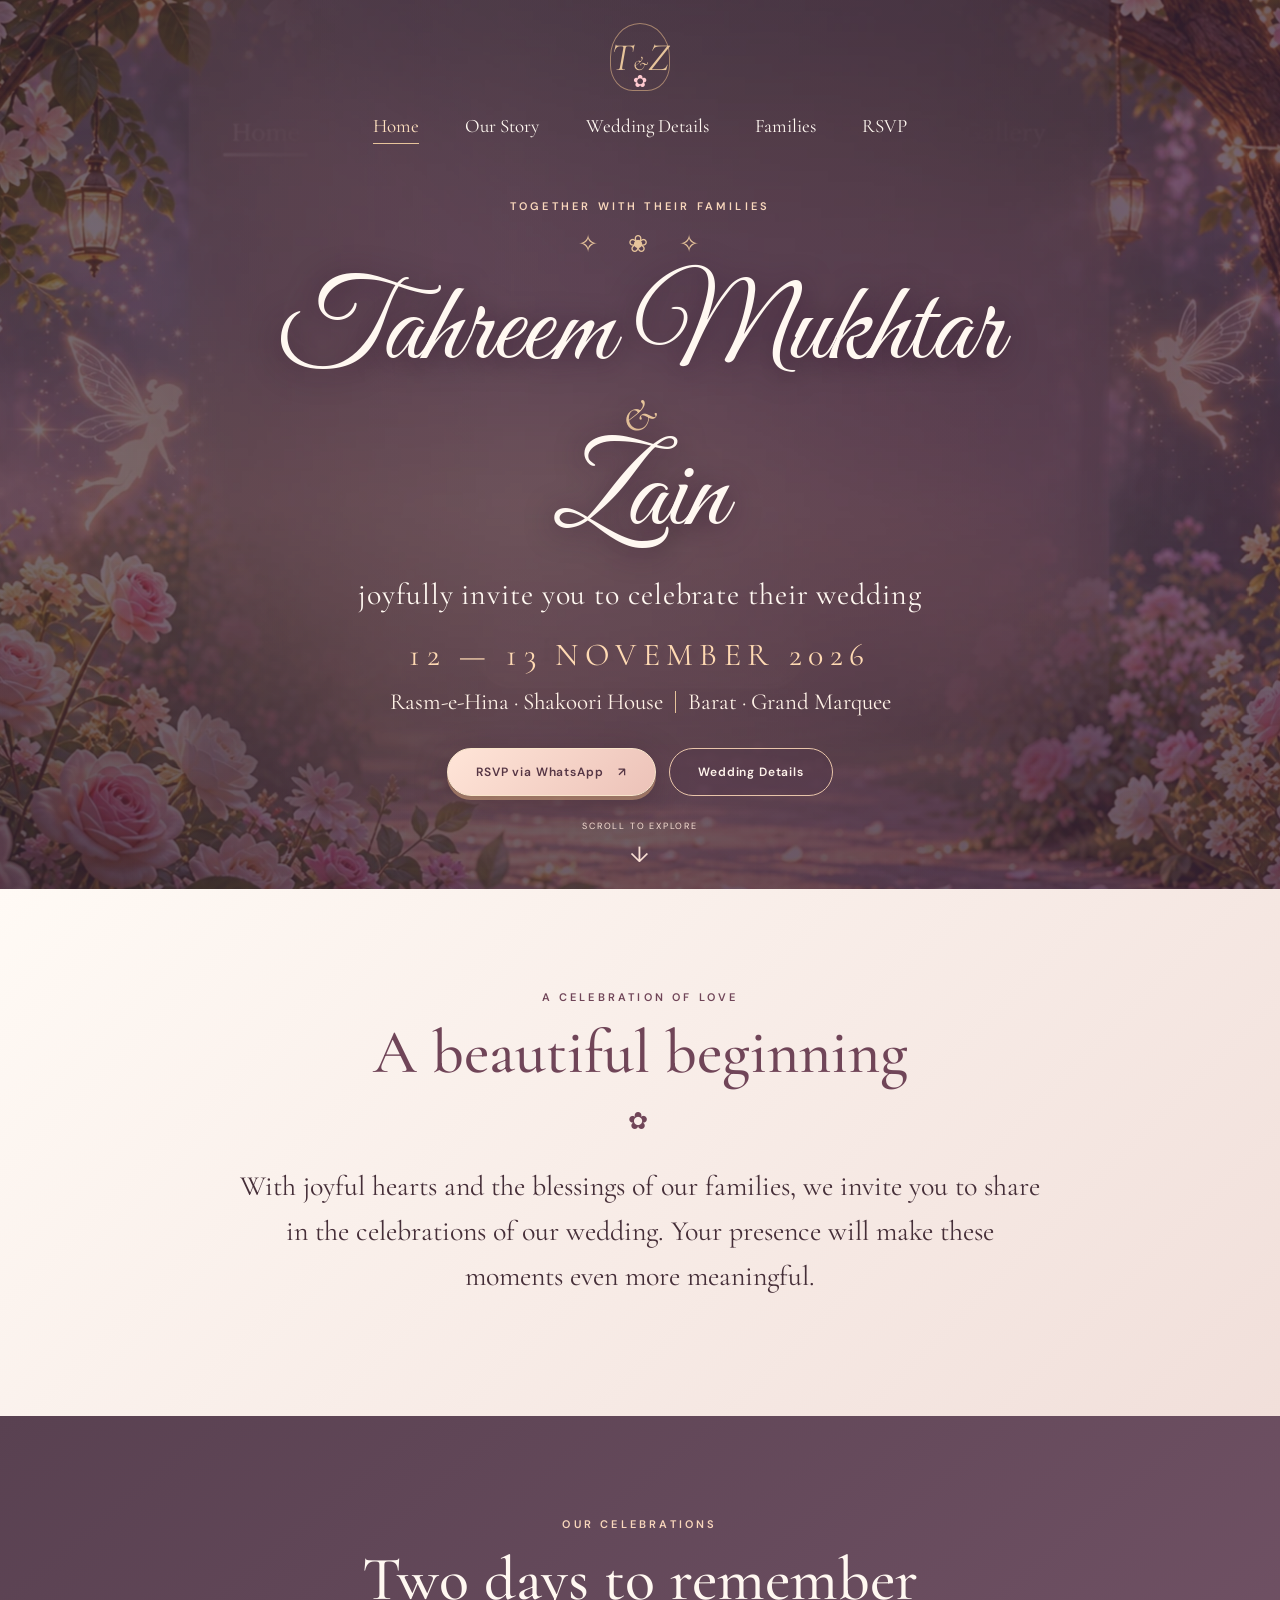
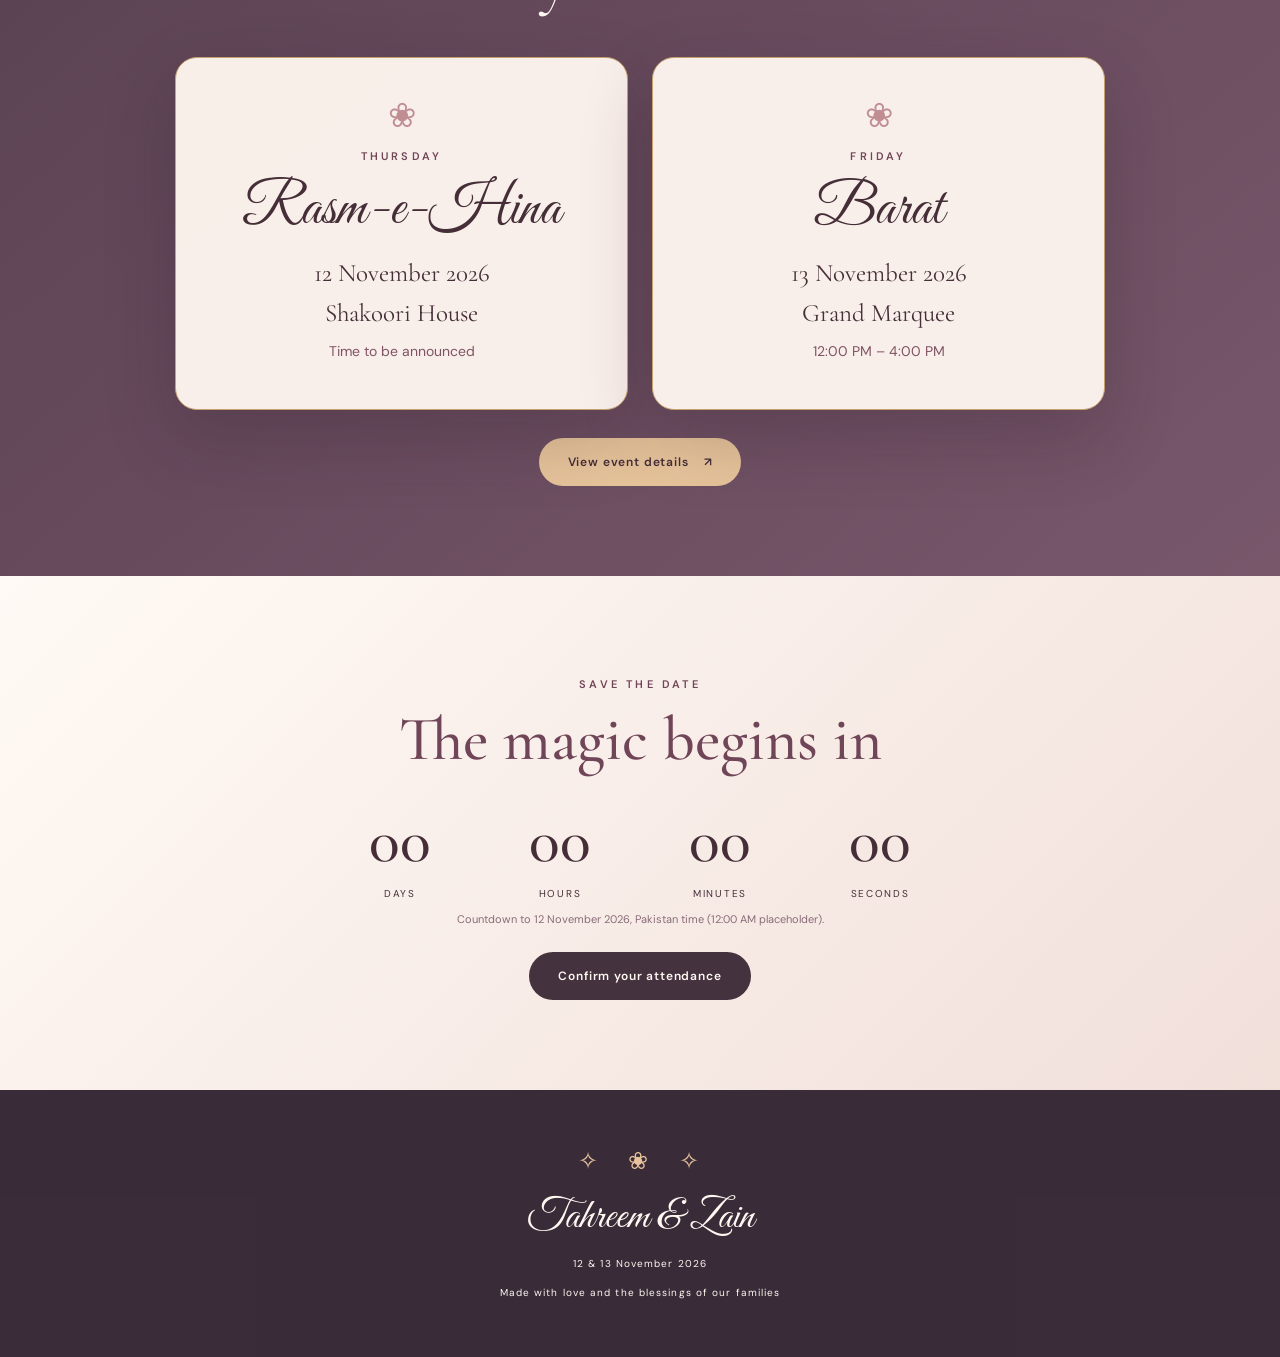
==== index.html @ f1b89758 "Initial wedding website - Tahreem and Zain" ====
<!doctype html><html lang="en"><head><meta charset="utf-8"><meta name="viewport" content="width=device-width, initial-scale=1"><meta name="theme-color" content="#493746"><meta name="description" content="Wedding invitation for Tahreem Mukhtar and Zain. Rasm-e-Hina: 12 November 2026, Shakoori House. Barat: 13 November 2026, 12 PM to 4 PM at Grand Marquee."><meta property="og:title" content="Tahreem Mukhtar &amp; Zain | Wedding Celebrations"><meta property="og:description" content="12–13 November 2026 · Rasm-e-Hina &amp; Barat"><meta property="og:type" content="website"><title>Home | Tahreem &amp; Zain</title><link rel="preconnect" href="https://fonts.googleapis.com"><link rel="preconnect" href="https://fonts.gstatic.com" crossorigin><link href="https://fonts.googleapis.com/css2?family=Cormorant+Garamond:wght@400;500;600&family=DM+Sans:wght@400;500;600&family=Great+Vibes&display=swap" rel="stylesheet"><link rel="stylesheet" href="style.css"><script src="script.js" defer></script></head>
<body class="home-page"><div class="garden-backdrop" aria-hidden="true"></div><div class="backdrop-wash" aria-hidden="true"></div><div class="petal-field" aria-hidden="true"></div><header class="site-header"><a class="brand" href="index.html" aria-label="Tahreem and Zain, go to homepage"><span class="brand-ring">T<span class="amp">&amp;</span>Z</span><span class="brand-rose">✿</span></a><button type="button" class="menu-toggle" aria-controls="primary-nav" aria-expanded="false" aria-label="Open navigation"><span></span><span></span><span></span></button><nav id="primary-nav" class="primary-nav" aria-label="Primary navigation"><a href="index.html" aria-current="page" class="current">Home</a><a href="story.html">Our Story</a><a href="events.html">Wedding Details</a><a href="family.html">Families</a><a href="rsvp.html">RSVP</a></nav></header><main id="main"><section class="hero"><div class="hero-inner reveal"><p class="eyebrow">TOGETHER WITH THEIR FAMILIES</p><div class="rose-divider" aria-hidden="true">✧ &nbsp; ❀ &nbsp; ✧</div><h1 class="names"><span>Tahreem Mukhtar</span><em>&amp;</em><span>Zain</span></h1><p class="hero-line">joyfully invite you to celebrate their wedding</p><p class="hero-date">12 — 13 NOVEMBER 2026</p><div class="event-teaser"><span>Rasm-e-Hina · Shakoori House</span><i aria-hidden="true"></i><span>Barat · Grand Marquee</span></div><div class="hero-actions"><a class="btn btn-rose" href="rsvp.html">RSVP via WhatsApp <span aria-hidden="true">↗</span></a><a class="btn btn-outline" href="events.html">Wedding Details</a></div></div><a class="scroll-cue" href="#invitation">SCROLL TO EXPLORE <span aria-hidden="true">↓</span></a></section>
<section class="content-section cream" id="invitation"><div class="narrow reveal"><p class="eyebrow dark">A CELEBRATION OF LOVE</p><h2 class="display dark">A beautiful beginning</h2><div class="rose-divider dark" aria-hidden="true">✿</div><p class="body-copy">With joyful hearts and the blessings of our families, we invite you to share in the celebrations of our wedding. Your presence will make these moments even more meaningful.</p></div></section>
<section class="content-section mauve"><div class="narrow reveal"><p class="eyebrow">OUR CELEBRATIONS</p><h2 class="display">Two days to remember</h2></div><div class="event-grid"><article class="event-card reveal"><div class="card-flower">❀</div><p class="eyebrow dark">THURSDAY</p><h3>Rasm-e-Hina</h3><p class="event-date">12 November 2026</p><p class="event-venue">Shakoori House</p><p class="event-time">Time to be announced</p></article><article class="event-card reveal"><div class="card-flower">❀</div><p class="eyebrow dark">FRIDAY</p><h3>Barat</h3><p class="event-date">13 November 2026</p><p class="event-venue">Grand Marquee</p><p class="event-time">12:00 PM – 4:00 PM</p></article></div><a class="btn btn-gold" href="events.html">View event details <span aria-hidden="true">↗</span></a></section>
<section class="content-section cream"><div class="narrow reveal"><p class="eyebrow dark">SAVE THE DATE</p><h2 class="display dark">The magic begins in</h2><div id="countdown" class="countdown" role="timer" aria-label="Time remaining until Rasm-e-Hina"><div><strong data-unit="days">—</strong><span>DAYS</span></div><div><strong data-unit="hours">—</strong><span>HOURS</span></div><div><strong data-unit="minutes">—</strong><span>MINUTES</span></div><div><strong data-unit="seconds">—</strong><span>SECONDS</span></div></div><p class="small-note">Countdown to 12 November 2026, Pakistan time (12:00 AM placeholder).</p><a class="btn btn-dark" href="rsvp.html">Confirm your attendance</a></div></section></main><footer class="site-footer"><div class="rose-divider" aria-hidden="true">✧ &nbsp; ❀ &nbsp; ✧</div><p class="footer-sign">Tahreem &amp; Zain</p><p>12 &amp; 13 November 2026</p><p>Made with love and the blessings of our families</p></footer></body></html>
---- style.css ----
/* Enchanted Rose Garden · Tahreem & Zain */
:root{--ivory:#fff8f1;--cream:#f5e5df;--blush:#e9b3b7;--champagne:#e7c49b;--gold:#c6a16e;--mauve:#6d5061;--plum:#44323e;--ink:#452e38;--white:#fffaf6;--shadow:0 28px 70px #2b19273d}*{box-sizing:border-box}html{scroll-behavior:smooth}body{margin:0;min-height:100vh;background:var(--plum);color:var(--ivory);font-family:'DM Sans',sans-serif;overflow-x:hidden}a{color:inherit;text-decoration:none}button,input{font:inherit}button{cursor:pointer}.garden-backdrop,.backdrop-wash{position:fixed;inset:0;pointer-events:none}.garden-backdrop{z-index:-3;background:#6f4e60 url('assets/enchanted-garden.webp') center center/cover no-repeat;transform:scale(1.035);animation:slowZoom 28s ease-in-out infinite alternate}.backdrop-wash{z-index:-2;background:linear-gradient(90deg,#3526339e,#46324388 40%,#3d263b9e),linear-gradient(to bottom,#3224354a 0%,#5c3e5233 56%,#35233279 100%)}.site-header{position:relative;z-index:20;display:flex;align-items:center;flex-direction:column;gap:15px;max-width:1180px;margin:auto;padding:23px 24px 0}.brand{text-align:center;width:82px;height:68px;display:grid;place-content:center;position:relative;font-family:'Cormorant Garamond',serif;font-size:39px;line-height:1;border-radius:50%;color:var(--champagne)}.brand:before{content:'';position:absolute;inset:0 11px;border:1px solid #e6b88a94;border-radius:50% 50% 38% 38%}.brand-ring{font-style:italic}.amp{font-size:20px}.brand-rose{position:absolute;font-size:17px;color:#ffcad0;bottom:1px;left:34px}.primary-nav{display:flex;align-items:center;justify-content:center;gap:clamp(15px,3.6vw,49px);flex-wrap:wrap}.primary-nav a{font-family:'Cormorant Garamond',serif;font-size:19px;padding:8px 0;position:relative;color:var(--ivory);transition:color .25s}.primary-nav a:hover,.primary-nav a.current{color:#ffe1c0}.primary-nav a:after{content:'';position:absolute;bottom:1px;left:50%;width:0;height:1px;background:var(--champagne);transform:translateX(-50%);transition:width .3s}.primary-nav a:hover:after,.primary-nav a.current:after{width:100%}.menu-toggle{display:none}.hero{min-height:calc(100vh - 156px);min-height:calc(100svh - 156px);display:grid;place-items:center;position:relative;padding:24px 22px 75px;text-align:center}.hero-inner{max-width:1000px;width:100%;margin:auto}.eyebrow{font-size:11px;letter-spacing:.29em;font-weight:600;color:#f9d7bc;text-transform:uppercase}.rose-divider{color:var(--champagne);font-size:24px;letter-spacing:.13em;margin:15px 0}.names{font-family:'Great Vibes',cursive;font-weight:400;font-size:clamp(65px,9vw,128px);line-height:1.02;margin:10px auto 18px;text-shadow:0 4px 28px #2b142ca6;display:flex;flex-direction:column;gap:2px}.names em{font-family:'Cormorant Garamond',serif;font-size:clamp(30px,4vw,45px);color:var(--champagne);font-weight:400;line-height:1}.hero-line{font-family:'Cormorant Garamond',serif;font-size:clamp(21px,3vw,30px);letter-spacing:.03em;margin:10px 0 22px}.hero-date{font-family:'Cormorant Garamond',serif;letter-spacing:.2em;color:#ffdab3;font-size:clamp(20px,3vw,32px);margin:18px 0 14px}.event-teaser{display:flex;align-items:center;justify-content:center;flex-wrap:wrap;gap:12px;font-family:'Cormorant Garamond',serif;font-size:clamp(17px,2vw,23px);color:#fff2e7}.event-teaser i{height:22px;width:1px;background:var(--champagne)}.hero-actions{display:flex;justify-content:center;flex-wrap:wrap;gap:13px;margin-top:32px}.btn{display:inline-flex;justify-content:center;align-items:center;gap:15px;min-height:48px;border-radius:999px;padding:14px 28px;border:1px solid transparent;font-family:'DM Sans',sans-serif;font-weight:600;font-size:12px;letter-spacing:.07em;transition:transform .25s,box-shadow .25s,background .25s}.btn:hover{transform:translateY(-3px);box-shadow:0 12px 30px #31202d57}.btn:focus-visible,.primary-nav a:focus-visible,.menu-toggle:focus-visible,.choice:focus-within{outline:3px solid #fff4d0;outline-offset:3px}.btn-rose{background:linear-gradient(135deg,#ffe5d8,#ecc2b8);color:#563645;box-shadow:0 4px 0 #c49775a0,0 8px 32px #2f18225e;border-color:#f9e5ca}.btn-outline{background:#5138495e;color:#fff4ec;border-color:#e9c5aa}.btn-gold{background:var(--champagne);color:var(--ink)}.btn-dark{background:var(--plum);color:var(--ivory)}.scroll-cue{position:absolute;bottom:20px;left:50%;transform:translateX(-50%);display:flex;flex-direction:column;gap:8px;font-size:9px;letter-spacing:.2em;color:#f8dfd4}.scroll-cue span{font-size:22px}.content-section{text-align:center;padding:90px 25px;position:relative}.cream{background:linear-gradient(135deg,#fffaf5,#f1dfda);color:var(--ink)}.mauve{background:linear-gradient(140deg,#594151,#78576b);color:var(--ivory)}.narrow{max-width:810px;margin:auto}.display{font-family:'Cormorant Garamond',serif;font-weight:500;font-size:clamp(39px,5vw,62px);margin:7px 0}.dark{color:#704558!important}.body-copy{font-family:'Cormorant Garamond',serif;font-size:clamp(22px,2.5vw,28px);line-height:1.6}.event-grid{max-width:930px;display:grid;grid-template-columns:repeat(2,minmax(0,1fr));gap:24px;margin:40px auto 28px}.event-card{background:#fff6f0f5;color:var(--ink);padding:35px 24px;border-radius:22px;box-shadow:var(--shadow);border:1px solid var(--gold);position:relative}.card-flower{font-size:34px;color:#bf8d92}.event-card h3{font-family:'Great Vibes',cursive;font-weight:400;font-size:58px;margin:5px 0 12px}.event-date,.event-venue{font-family:'Cormorant Garamond',serif;font-size:25px;margin:10px}.event-time{font-size:14px;color:#7f5364}.countdown{display:grid;grid-template-columns:repeat(4,minmax(0,1fr));gap:20px;margin:25px auto 12px;max-width:620px}.countdown div{display:flex;flex-direction:column;gap:8px}.countdown strong{font-family:'Cormorant Garamond',serif;font-size:clamp(39px,5vw,65px);font-weight:500}.countdown span{font-size:10px;letter-spacing:.17em}.small-note{font-size:11px;color:#896b79;margin:12px 0 26px}.site-footer{background:#3a2c38ed;text-align:center;padding:40px 15px 45px}.footer-sign{font-family:'Great Vibes',cursive;font-size:42px;margin:5px 0 10px}.site-footer p:not(.footer-sign){font-size:10px;letter-spacing:.11em;line-height:1.9}.inner-hero{min-height:calc(100vh - 180px);padding:30px 22px 80px}.page-content{max-width:1040px;margin:0 auto;text-align:center}.section-heading h1{font-family:'Great Vibes',cursive;font-weight:400;font-size:clamp(64px,8vw,105px);margin:18px 0 4px;line-height:1.17}.intro{font-family:'Cormorant Garamond',serif;font-size:clamp(21px,2.6vw,27px);font-style:italic;margin:10px 0 33px}.glass-panel{background:linear-gradient(140deg,#6d5268d9,#655061d6);border:1px solid #e3bd9588;border-radius:26px;padding:clamp(24px,5vw,49px);box-shadow:var(--shadow);backdrop-filter:blur(12px)}.story-panel{max-width:880px;margin:auto}.big-ornament{color:var(--champagne);font-size:28px}.story-panel h2{font-family:'Cormorant Garamond',serif;font-weight:500;font-size:44px;margin:3px}.story-panel>p{font-family:'Cormorant Garamond',serif;font-size:24px;line-height:1.45;max-width:700px;margin:18px auto}.story-three{display:grid;grid-template-columns:repeat(3,1fr);gap:18px;margin-top:30px;border-top:1px solid #eac6a455;padding-top:28px}.story-three div{display:flex;flex-direction:column;gap:8px}.story-three span{color:var(--champagne);font-family:'Cormorant Garamond',serif;font-size:30px}.story-three strong{font-family:'Cormorant Garamond',serif;font-size:25px;font-weight:500}.story-three p{font-size:12px;line-height:1.6;margin:0}.page-actions{margin:30px auto}.event-grid.inside{margin-top:35px}.event-detail{text-align:center;padding:32px}.event-detail h2{font-family:'Great Vibes',cursive;font-size:64px;font-weight:400;margin:10px}.event-rule{color:var(--champagne);font-size:20px}.event-detail dl{max-width:360px;margin:20px auto 28px}.event-detail dl div{display:flex;justify-content:space-between;text-align:left;gap:20px;padding:13px 0;border-bottom:1px solid #ffe3ca42}.event-detail dt{color:#ebc5a5;font-size:13px}.event-detail dd{margin:0;font-family:'Cormorant Garamond',serif;font-size:22px;text-align:right}.page-note{font-size:12px;color:#f4d9cf}.family-panel{max-width:850px;margin:25px auto}.family-grid{display:grid;grid-template-columns:repeat(2,minmax(0,1fr));gap:14px 24px}.family-name{background:linear-gradient(115deg,#fff5e5,#efcfc3);border:1px solid #eec18f;color:#59343d;border-radius:14px;min-height:57px;display:flex;align-items:center;justify-content:center;padding:12px;font-family:'Cormorant Garamond',serif;font-size:clamp(19px,2.3vw,25px);box-shadow:0 8px 20px #38202c2b}.family-footer{font-family:'Cormorant Garamond',serif;font-style:italic;font-size:25px;margin:28px 0 0}.rsvp-panel{max-width:640px;margin:20px auto;text-align:left}.rsvp-num{text-align:center;margin-bottom:24px;font-size:14px}.rsvp-num a{color:#ffe0b5;text-decoration:underline;text-underline-offset:5px}.rsvp-panel form{display:flex;flex-direction:column;gap:15px}.rsvp-panel label:not(.choice),.rsvp-panel legend{font-size:14px;font-weight:600;color:#fff2de}.optional{font-size:11px;font-weight:400}.rsvp-panel input[type=text]{border:1px solid #f1cfb0aa;background:#fff9f4;color:#442c36;padding:14px;border-radius:12px;outline-offset:3px}.rsvp-panel fieldset{border:0;padding:10px 0;display:grid;gap:10px}.rsvp-panel legend{margin-bottom:8px}.choice{display:flex;align-items:center;gap:14px;border:1px solid #dfbca780;padding:12px 15px;border-radius:12px;cursor:pointer}.choice:has(input:checked){background:#e5bbc545;border-color:#ffdfb2}.choice input{accent-color:#dca3a9;width:18px;height:18px}.form-caption{font-size:12px;line-height:1.6;color:#f6dccf;margin:0}.petal{position:fixed;z-index:4;top:-35px;font-size:var(--size,17px);color:#f3b7bf;opacity:0;pointer-events:none;animation:petalFall var(--duration,11s) linear forwards;text-shadow:0 1px 6px #fff4e4aa}.reveal{opacity:0;transform:translateY(22px);transition:opacity .85s ease,transform .85s ease}.reveal.visible{opacity:1;transform:none}@keyframes petalFall{0%{opacity:0;transform:translate3d(0,-10px,0) rotate(0deg)}15%{opacity:.7}85%{opacity:.62}100%{opacity:0;transform:translate3d(var(--drift,85px),110vh,0) rotate(460deg)}}@keyframes slowZoom{from{transform:scale(1.03)}to{transform:scale(1.095)}}@media(max-width:760px){.site-header{padding:17px 14px 0}.primary-nav{gap:17px}.primary-nav a{font-size:16px}.hero{min-height:calc(100svh - 140px)}.event-grid{gap:15px}.names{font-size:clamp(56px,11vw,85px)}.event-teaser i{display:none}.event-teaser{flex-direction:column;gap:4px}.content-section{padding:65px 18px}.event-grid.inside{max-width:600px;grid-template-columns:1fr}.family-grid{gap:10px}.family-panel{padding:19px}}@media(max-width:540px){.site-header{flex-direction:row;justify-content:space-between;padding:10px 18px}.brand{height:64px}.menu-toggle{display:flex;flex-direction:column;justify-content:center;gap:5px;border:1px solid #e8c39e88;border-radius:10px;background:#493543d6;padding:12px}.menu-toggle span{width:21px;height:2px;background:#fff2e6;display:block}.primary-nav{display:none;position:absolute;top:77px;left:12px;right:12px;flex-direction:column;background:#493442f5;border:1px solid #efc9af66;border-radius:14px;padding:15px;box-shadow:var(--shadow);gap:5px}.primary-nav.open{display:flex}.primary-nav a{font-size:22px;padding:10px}.hero{min-height:calc(100svh - 84px);padding:35px 15px 90px}.names{font-size:clamp(53px,13vw,77px)}.hero-date{letter-spacing:.11em}.eyebrow{font-size:10px}.hero-actions{gap:10px}.btn{padding:13px 18px}.event-grid{grid-template-columns:1fr;max-width:370px}.countdown{gap:8px}.countdown strong{font-size:40px}.inner-hero{padding:45px 14px 60px}.section-heading h1{font-size:68px}.family-grid{grid-template-columns:1fr}.story-three{grid-template-columns:1fr}.story-panel>p{font-size:21px}.event-detail dl div{gap:12px}.event-detail dd{font-size:20px}.rsvp-panel{padding:20px}}@media(prefers-reduced-motion:reduce){*,*:before,*:after{animation-duration:.01ms!important;animation-iteration-count:1!important;transition-duration:.01ms!important;scroll-behavior:auto!important}.reveal{opacity:1;transform:none}}
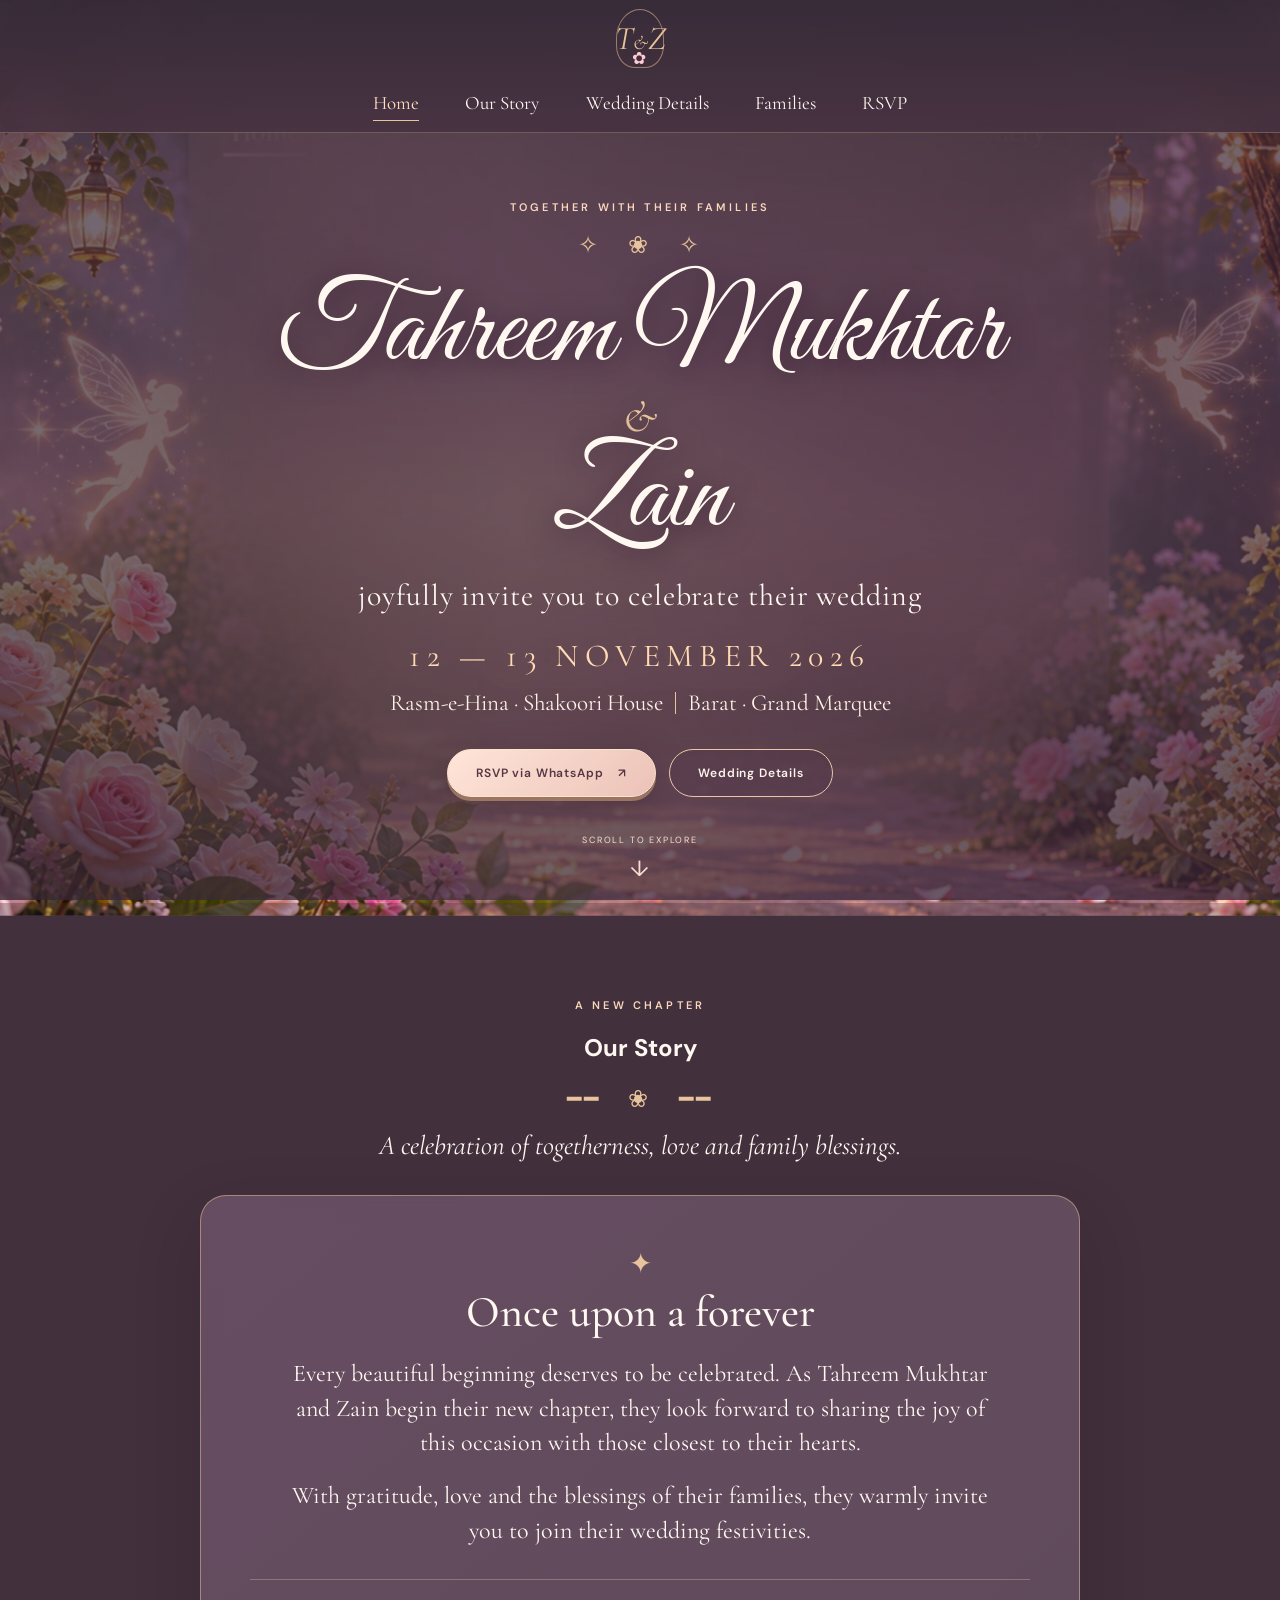
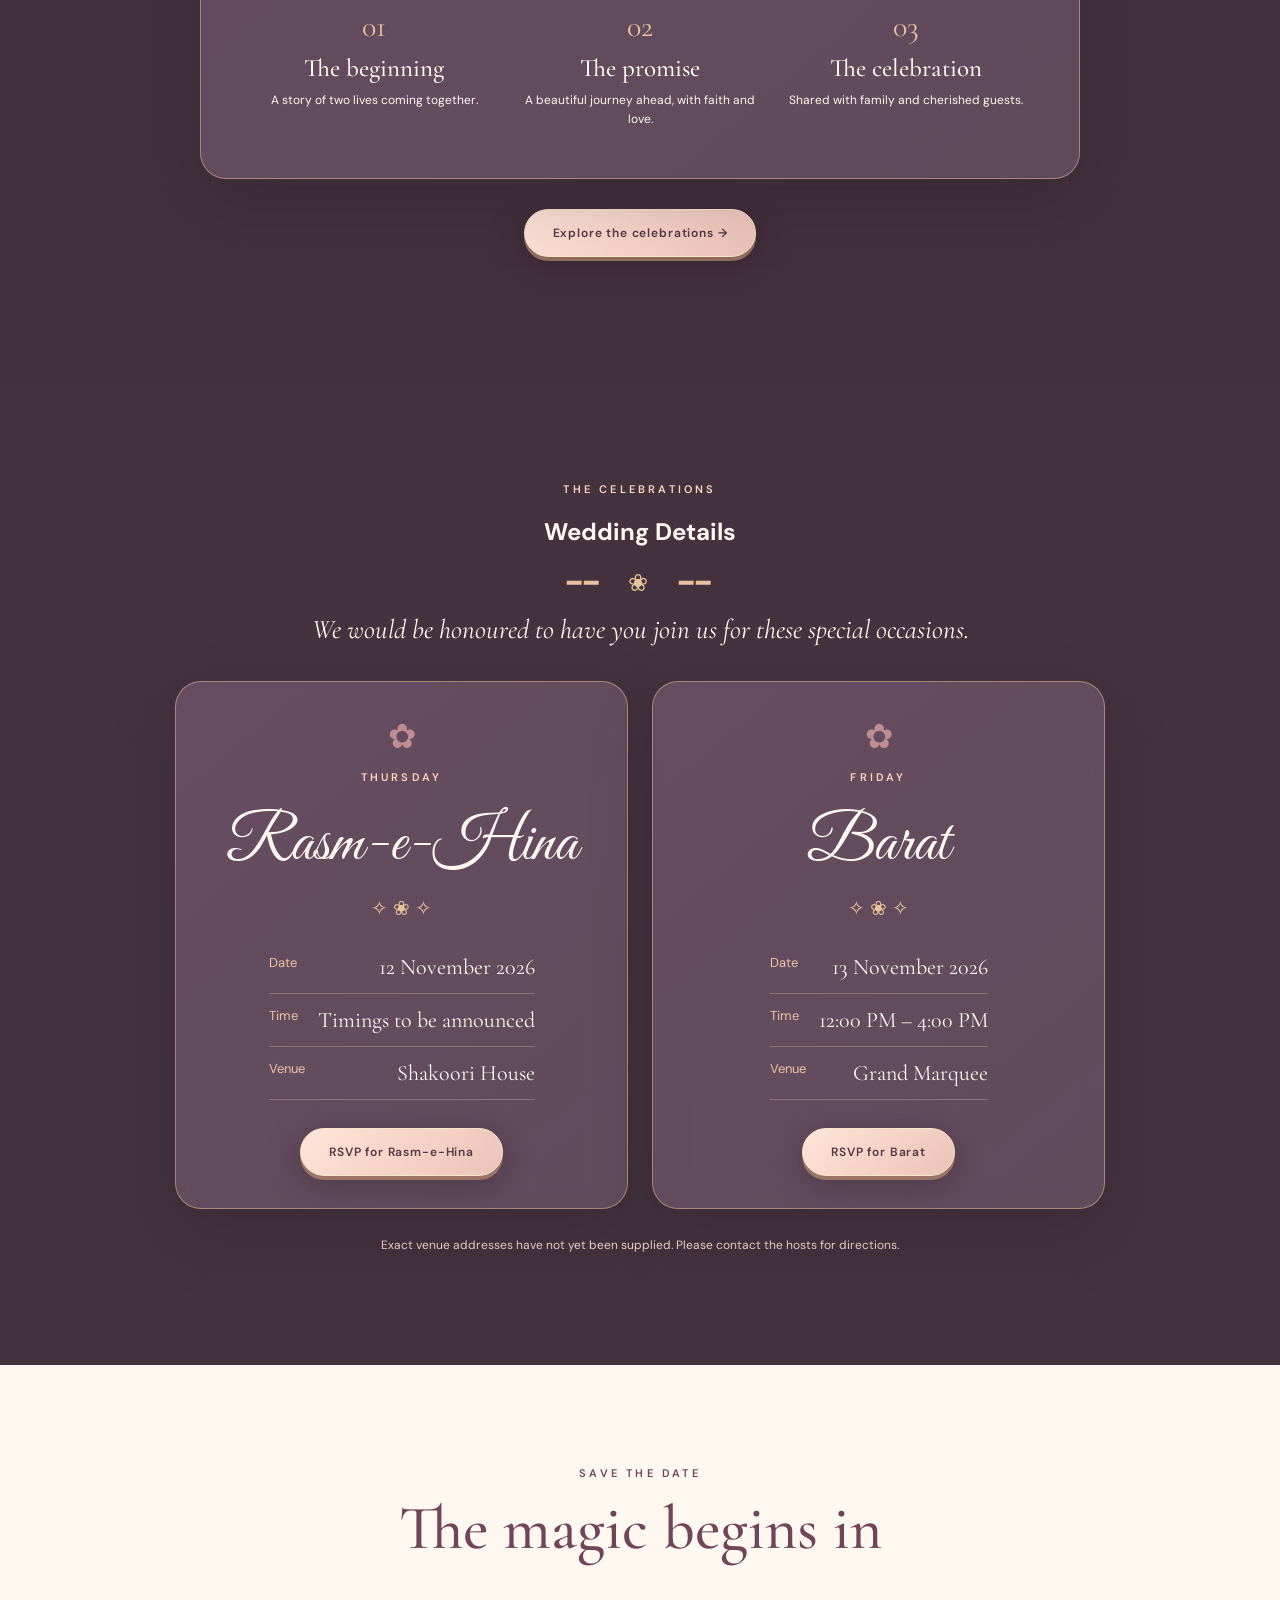
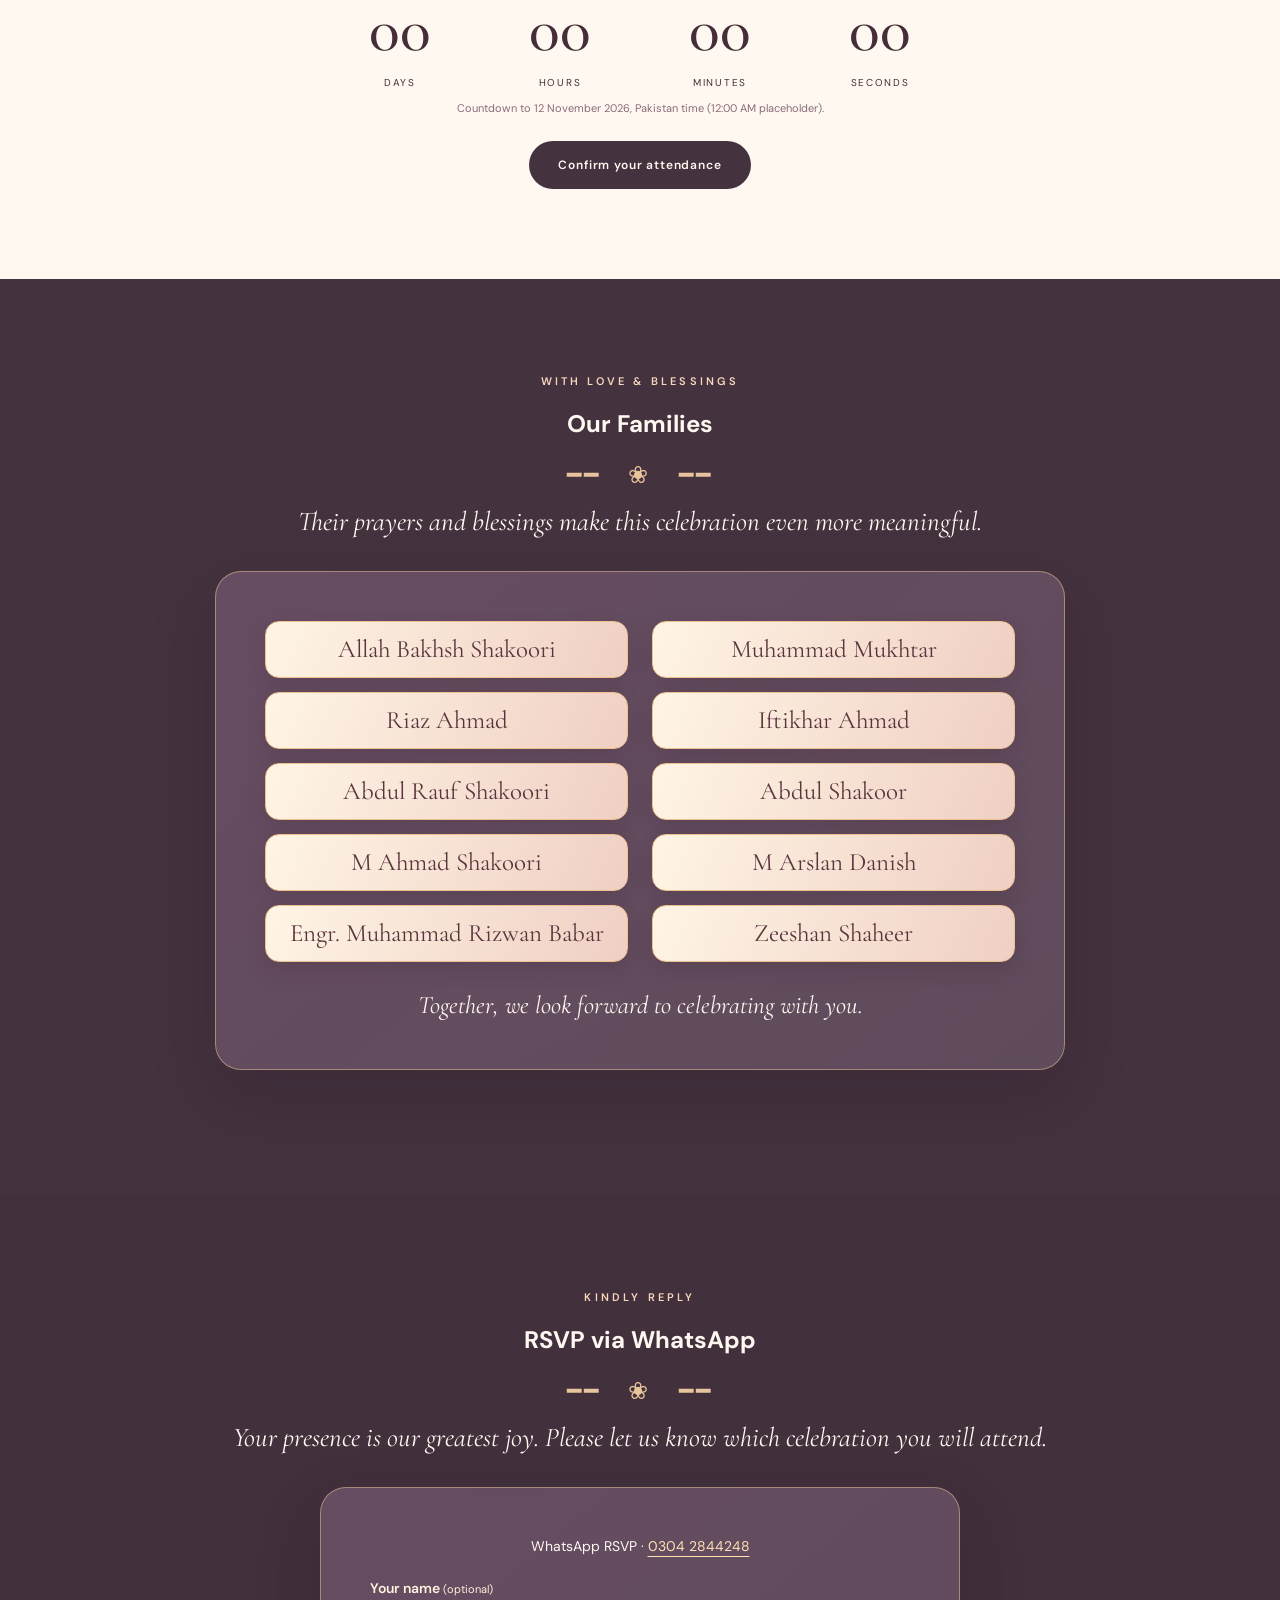
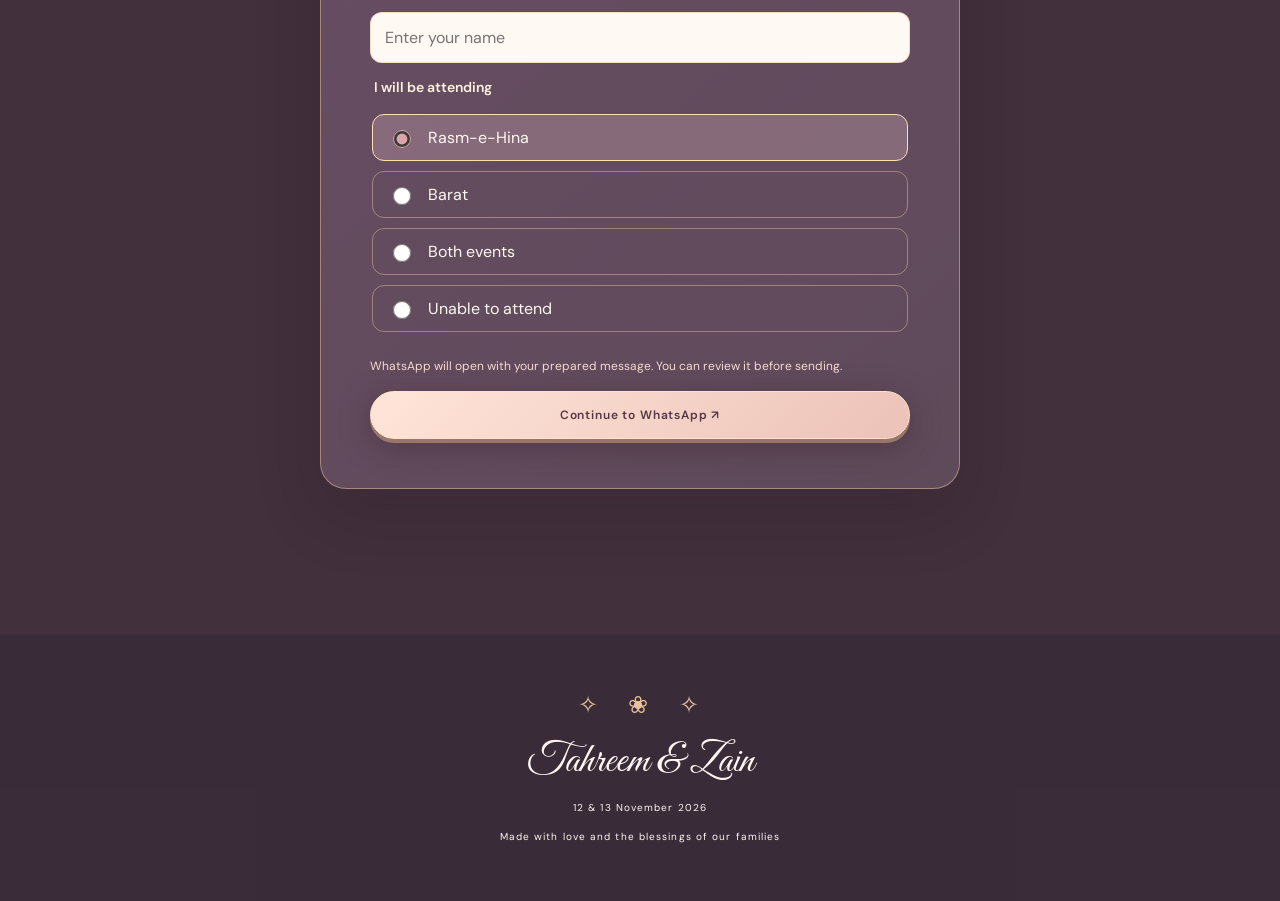
==== commit 602f7764: "Updated wedding website with continuous scrolling" ====
--- a/index.html
+++ b/index.html
@@ -1,5 +1,3 @@
-<!doctype html><html lang="en"><head><meta charset="utf-8"><meta name="viewport" content="width=device-width, initial-scale=1"><meta name="theme-color" content="#493746"><meta name="description" content="Wedding invitation for Tahreem Mukhtar and Zain. Rasm-e-Hina: 12 November 2026, Shakoori House. Barat: 13 November 2026, 12 PM to 4 PM at Grand Marquee."><meta property="og:title" content="Tahreem Mukhtar &amp; Zain | Wedding Celebrations"><meta property="og:description" content="12–13 November 2026 · Rasm-e-Hina &amp; Barat"><meta property="og:type" content="website"><title>Home | Tahreem &amp; Zain</title><link rel="preconnect" href="https://fonts.googleapis.com"><link rel="preconnect" href="https://fonts.gstatic.com" crossorigin><link href="https://fonts.googleapis.com/css2?family=Cormorant+Garamond:wght@400;500;600&family=DM+Sans:wght@400;500;600&family=Great+Vibes&display=swap" rel="stylesheet"><link rel="stylesheet" href="style.css"><script src="script.js" defer></script></head>
-<body class="home-page"><div class="garden-backdrop" aria-hidden="true"></div><div class="backdrop-wash" aria-hidden="true"></div><div class="petal-field" aria-hidden="true"></div><header class="site-header"><a class="brand" href="index.html" aria-label="Tahreem and Zain, go to homepage"><span class="brand-ring">T<span class="amp">&amp;</span>Z</span><span class="brand-rose">✿</span></a><button type="button" class="menu-toggle" aria-controls="primary-nav" aria-expanded="false" aria-label="Open navigation"><span></span><span></span><span></span></button><nav id="primary-nav" class="primary-nav" aria-label="Primary navigation"><a href="index.html" aria-current="page" class="current">Home</a><a href="story.html">Our Story</a><a href="events.html">Wedding Details</a><a href="family.html">Families</a><a href="rsvp.html">RSVP</a></nav></header><main id="main"><section class="hero"><div class="hero-inner reveal"><p class="eyebrow">TOGETHER WITH THEIR FAMILIES</p><div class="rose-divider" aria-hidden="true">✧ &nbsp; ❀ &nbsp; ✧</div><h1 class="names"><span>Tahreem Mukhtar</span><em>&amp;</em><span>Zain</span></h1><p class="hero-line">joyfully invite you to celebrate their wedding</p><p class="hero-date">12 — 13 NOVEMBER 2026</p><div class="event-teaser"><span>Rasm-e-Hina · Shakoori House</span><i aria-hidden="true"></i><span>Barat · Grand Marquee</span></div><div class="hero-actions"><a class="btn btn-rose" href="rsvp.html">RSVP via WhatsApp <span aria-hidden="true">↗</span></a><a class="btn btn-outline" href="events.html">Wedding Details</a></div></div><a class="scroll-cue" href="#invitation">SCROLL TO EXPLORE <span aria-hidden="true">↓</span></a></section>
-<section class="content-section cream" id="invitation"><div class="narrow reveal"><p class="eyebrow dark">A CELEBRATION OF LOVE</p><h2 class="display dark">A beautiful beginning</h2><div class="rose-divider dark" aria-hidden="true">✿</div><p class="body-copy">With joyful hearts and the blessings of our families, we invite you to share in the celebrations of our wedding. Your presence will make these moments even more meaningful.</p></div></section>
-<section class="content-section mauve"><div class="narrow reveal"><p class="eyebrow">OUR CELEBRATIONS</p><h2 class="display">Two days to remember</h2></div><div class="event-grid"><article class="event-card reveal"><div class="card-flower">❀</div><p class="eyebrow dark">THURSDAY</p><h3>Rasm-e-Hina</h3><p class="event-date">12 November 2026</p><p class="event-venue">Shakoori House</p><p class="event-time">Time to be announced</p></article><article class="event-card reveal"><div class="card-flower">❀</div><p class="eyebrow dark">FRIDAY</p><h3>Barat</h3><p class="event-date">13 November 2026</p><p class="event-venue">Grand Marquee</p><p class="event-time">12:00 PM – 4:00 PM</p></article></div><a class="btn btn-gold" href="events.html">View event details <span aria-hidden="true">↗</span></a></section>
-<section class="content-section cream"><div class="narrow reveal"><p class="eyebrow dark">SAVE THE DATE</p><h2 class="display dark">The magic begins in</h2><div id="countdown" class="countdown" role="timer" aria-label="Time remaining until Rasm-e-Hina"><div><strong data-unit="days">—</strong><span>DAYS</span></div><div><strong data-unit="hours">—</strong><span>HOURS</span></div><div><strong data-unit="minutes">—</strong><span>MINUTES</span></div><div><strong data-unit="seconds">—</strong><span>SECONDS</span></div></div><p class="small-note">Countdown to 12 November 2026, Pakistan time (12:00 AM placeholder).</p><a class="btn btn-dark" href="rsvp.html">Confirm your attendance</a></div></section></main><footer class="site-footer"><div class="rose-divider" aria-hidden="true">✧ &nbsp; ❀ &nbsp; ✧</div><p class="footer-sign">Tahreem &amp; Zain</p><p>12 &amp; 13 November 2026</p><p>Made with love and the blessings of our families</p></footer></body></html>+<!DOCTYPE html>
+<html lang="en"><head><meta charset="utf-8"/><meta content="width=device-width, initial-scale=1" name="viewport"/><meta content="#493746" name="theme-color"/><meta content="Wedding invitation for Tahreem Mukhtar and Zain. Rasm-e-Hina: 12 November 2026, Shakoori House. Barat: 13 November 2026, 12 PM to 4 PM at Grand Marquee." name="description"/><meta content="Tahreem Mukhtar &amp; Zain | Wedding Celebrations" property="og:title"/><meta content="12–13 November 2026 · Rasm-e-Hina &amp; Barat" property="og:description"/><meta content="website" property="og:type"/><title>Tahreem Mukhtar &amp; Zain | Wedding Invitation</title><link href="https://fonts.googleapis.com" rel="preconnect"/><link crossorigin="" href="https://fonts.gstatic.com" rel="preconnect"/><link href="https://fonts.googleapis.com/css2?family=Cormorant+Garamond:wght@400;500;600&amp;family=DM+Sans:wght@400;500;600&amp;family=Great+Vibes&amp;display=swap" rel="stylesheet"/><link href="style.css" rel="stylesheet"/><script defer="" src="script.js"></script></head>
+<body class="home-page"><a class="skip-link" href="#main">Skip to invitation</a><div aria-hidden="true" class="garden-backdrop"></div><div aria-hidden="true" class="backdrop-wash"></div><div aria-hidden="true" class="petal-field"></div><header class="site-header"><a aria-label="Tahreem and Zain, go to homepage" class="brand" href="#home"><span class="brand-ring">T<span class="amp">&amp;</span>Z</span><span class="brand-rose">✿</span></a><button aria-controls="primary-nav" aria-expanded="false" aria-label="Open navigation" class="menu-toggle" type="button"><span></span><span></span><span></span></button><nav aria-label="Primary navigation" class="primary-nav" id="primary-nav"><a aria-current="location" class="current" href="#home">Home</a><a class="" href="#story">Our Story</a><a class="" href="#events">Wedding Details</a><a class="" href="#family">Families</a><a class="" href="#rsvp">RSVP</a></nav></header><main id="main"><section class="hero" id="home"><div class="hero-inner reveal"><p class="eyebrow">TOGETHER WITH THEIR FAMILIES</p><div aria-hidden="true" class="rose-divider">✧   ❀   ✧</div><h1 class="names"><span>Tahreem Mukhtar</span><em>&amp;</em><span>Zain</span></h1><p class="hero-line">joyfully invite you to celebrate their wedding</p><p class="hero-date">12 — 13 NOVEMBER 2026</p><div class="event-teaser"><span>Rasm-e-Hina · Shakoori House</span><i aria-hidden="true"></i><span>Barat · Grand Marquee</span></div><div class="hero-actions"><a class="btn btn-rose" href="#rsvp">RSVP via WhatsApp <span aria-hidden="true">↗</span></a><a class="btn btn-outline" href="#events">Wedding Details</a></div></div><a class="scroll-cue" href="#story">SCROLL TO EXPLORE <span aria-hidden="true">↓</span></a></section><section class="inner-hero scroll-panel" id="story"><div class="page-content"><div class="section-heading reveal"><p class="eyebrow">A NEW CHAPTER</p><h2>Our Story</h2><div aria-hidden="true" class="rose-divider">━━   ❀   ━━</div><p class="intro">A celebration of togetherness, love and family blessings.</p></div><article class="glass-panel story-panel reveal"><span aria-hidden="true" class="big-ornament">✦</span><h2>Once upon a forever</h2><p>Every beautiful beginning deserves to be celebrated. As Tahreem Mukhtar and Zain begin their new chapter, they look forward to sharing the joy of this occasion with those closest to their hearts.</p><p>With gratitude, love and the blessings of their families, they warmly invite you to join their wedding festivities.</p><div class="story-three"><div><span>01</span><strong>The beginning</strong><p>A story of two lives coming together.</p></div><div><span>02</span><strong>The promise</strong><p>A beautiful journey ahead, with faith and love.</p></div><div><span>03</span><strong>The celebration</strong><p>Shared with family and cherished guests.</p></div></div></article><div class="page-actions"><a class="btn btn-rose" href="#events">Explore the celebrations →</a></div></div></section><section class="inner-hero scroll-panel" id="events"><div class="page-content"><div class="section-heading reveal"><p class="eyebrow">THE CELEBRATIONS</p><h2>Wedding Details</h2><div aria-hidden="true" class="rose-divider">━━   ❀   ━━</div><p class="intro">We would be honoured to have you join us for these special occasions.</p></div><div class="event-grid inside"><article class="glass-panel event-detail reveal"><div class="card-flower">✿</div><p class="eyebrow">THURSDAY</p><h2>Rasm-e-Hina</h2><div class="event-rule">✧ ❀ ✧</div><dl><div><dt>Date</dt><dd>12 November 2026</dd></div><div><dt>Time</dt><dd>Timings to be announced</dd></div><div><dt>Venue</dt><dd>Shakoori House</dd></div></dl><a class="btn btn-rose" href="#rsvp">RSVP for Rasm-e-Hina</a></article><article class="glass-panel event-detail reveal"><div class="card-flower">✿</div><p class="eyebrow">FRIDAY</p><h2>Barat</h2><div class="event-rule">✧ ❀ ✧</div><dl><div><dt>Date</dt><dd>13 November 2026</dd></div><div><dt>Time</dt><dd>12:00 PM – 4:00 PM</dd></div><div><dt>Venue</dt><dd>Grand Marquee</dd></div></dl><a class="btn btn-rose" href="#rsvp">RSVP for Barat</a></article></div><p class="page-note">Exact venue addresses have not yet been supplied. Please contact the hosts for directions.</p></div></section><section class="content-section cream" id="countdown-section"><div class="narrow reveal"><p class="eyebrow dark">SAVE THE DATE</p><h2 class="display dark">The magic begins in</h2><div aria-label="Time remaining until Rasm-e-Hina" class="countdown" id="countdown" role="timer"><div><strong data-unit="days">—</strong><span>DAYS</span></div><div><strong data-unit="hours">—</strong><span>HOURS</span></div><div><strong data-unit="minutes">—</strong><span>MINUTES</span></div><div><strong data-unit="seconds">—</strong><span>SECONDS</span></div></div><p class="small-note">Countdown to 12 November 2026, Pakistan time (12:00 AM placeholder).</p><a class="btn btn-dark" href="#rsvp">Confirm your attendance</a></div></section><section class="inner-hero scroll-panel" id="family"><div class="page-content"><div class="section-heading reveal"><p class="eyebrow">WITH LOVE &amp; BLESSINGS</p><h2>Our Families</h2><div aria-hidden="true" class="rose-divider">━━   ❀   ━━</div><p class="intro">Their prayers and blessings make this celebration even more meaningful.</p></div><div class="glass-panel family-panel reveal"><div class="family-grid"><div class="family-name">Allah Bakhsh Shakoori</div><div class="family-name">Muhammad Mukhtar</div><div class="family-name">Riaz Ahmad</div><div class="family-name">Iftikhar Ahmad</div><div class="family-name">Abdul Rauf Shakoori</div><div class="family-name">Abdul Shakoor</div><div class="family-name">M Ahmad Shakoori</div><div class="family-name">M Arslan Danish</div><div class="family-name">Engr. Muhammad Rizwan Babar</div><div class="family-name">Zeeshan Shaheer</div></div><p class="family-footer">Together, we look forward to celebrating with you.</p></div></div></section><section class="inner-hero scroll-panel" id="rsvp"><div class="page-content"><div class="section-heading reveal"><p class="eyebrow">KINDLY REPLY</p><h2>RSVP via WhatsApp</h2><div aria-hidden="true" class="rose-divider">━━   ❀   ━━</div><p class="intro">Your presence is our greatest joy. Please let us know which celebration you will attend.</p></div><div class="glass-panel rsvp-panel reveal"><div class="rsvp-num">WhatsApp RSVP · <a href="https://wa.me/923042844248">0304 2844248</a></div><form id="rsvp-form"><label for="guest-name">Your name <span class="optional">(optional)</span></label><input autocomplete="name" id="guest-name" maxlength="100" name="guest-name" placeholder="Enter your name" type="text"/><fieldset><legend>I will be attending</legend><label class="choice"><input checked="" name="attendance" type="radio" value="Rasm-e-Hina on 12 November"/><span>Rasm-e-Hina</span></label><label class="choice"><input name="attendance" type="radio" value="Barat on 13 November, 12 PM – 4 PM"/><span>Barat</span></label><label class="choice"><input name="attendance" type="radio" value="both Rasm-e-Hina and Barat"/><span>Both events</span></label><label class="choice"><input name="attendance" type="radio" value="unable to attend"/><span>Unable to attend</span></label></fieldset><p class="form-caption">WhatsApp will open with your prepared message. You can review it before sending.</p><button class="btn btn-rose" type="submit">Continue to WhatsApp ↗</button></form></div></div></section></main><footer class="site-footer"><div aria-hidden="true" class="rose-divider">✧   ❀   ✧</div><p class="footer-sign">Tahreem &amp; Zain</p><p>12 &amp; 13 November 2026</p><p>Made with love and the blessings of our families</p></footer></body></html>
--- a/style.css
+++ b/style.css
@@ -1,2 +1,25 @@
 /* Enchanted Rose Garden · Tahreem & Zain */
 :root{--ivory:#fff8f1;--cream:#f5e5df;--blush:#e9b3b7;--champagne:#e7c49b;--gold:#c6a16e;--mauve:#6d5061;--plum:#44323e;--ink:#452e38;--white:#fffaf6;--shadow:0 28px 70px #2b19273d}*{box-sizing:border-box}html{scroll-behavior:smooth}body{margin:0;min-height:100vh;background:var(--plum);color:var(--ivory);font-family:'DM Sans',sans-serif;overflow-x:hidden}a{color:inherit;text-decoration:none}button,input{font:inherit}button{cursor:pointer}.garden-backdrop,.backdrop-wash{position:fixed;inset:0;pointer-events:none}.garden-backdrop{z-index:-3;background:#6f4e60 url('assets/enchanted-garden.webp') center center/cover no-repeat;transform:scale(1.035);animation:slowZoom 28s ease-in-out infinite alternate}.backdrop-wash{z-index:-2;background:linear-gradient(90deg,#3526339e,#46324388 40%,#3d263b9e),linear-gradient(to bottom,#3224354a 0%,#5c3e5233 56%,#35233279 100%)}.site-header{position:relative;z-index:20;display:flex;align-items:center;flex-direction:column;gap:15px;max-width:1180px;margin:auto;padding:23px 24px 0}.brand{text-align:center;width:82px;height:68px;display:grid;place-content:center;position:relative;font-family:'Cormorant Garamond',serif;font-size:39px;line-height:1;border-radius:50%;color:var(--champagne)}.brand:before{content:'';position:absolute;inset:0 11px;border:1px solid #e6b88a94;border-radius:50% 50% 38% 38%}.brand-ring{font-style:italic}.amp{font-size:20px}.brand-rose{position:absolute;font-size:17px;color:#ffcad0;bottom:1px;left:34px}.primary-nav{display:flex;align-items:center;justify-content:center;gap:clamp(15px,3.6vw,49px);flex-wrap:wrap}.primary-nav a{font-family:'Cormorant Garamond',serif;font-size:19px;padding:8px 0;position:relative;color:var(--ivory);transition:color .25s}.primary-nav a:hover,.primary-nav a.current{color:#ffe1c0}.primary-nav a:after{content:'';position:absolute;bottom:1px;left:50%;width:0;height:1px;background:var(--champagne);transform:translateX(-50%);transition:width .3s}.primary-nav a:hover:after,.primary-nav a.current:after{width:100%}.menu-toggle{display:none}.hero{min-height:calc(100vh - 156px);min-height:calc(100svh - 156px);display:grid;place-items:center;position:relative;padding:24px 22px 75px;text-align:center}.hero-inner{max-width:1000px;width:100%;margin:auto}.eyebrow{font-size:11px;letter-spacing:.29em;font-weight:600;color:#f9d7bc;text-transform:uppercase}.rose-divider{color:var(--champagne);font-size:24px;letter-spacing:.13em;margin:15px 0}.names{font-family:'Great Vibes',cursive;font-weight:400;font-size:clamp(65px,9vw,128px);line-height:1.02;margin:10px auto 18px;text-shadow:0 4px 28px #2b142ca6;display:flex;flex-direction:column;gap:2px}.names em{font-family:'Cormorant Garamond',serif;font-size:clamp(30px,4vw,45px);color:var(--champagne);font-weight:400;line-height:1}.hero-line{font-family:'Cormorant Garamond',serif;font-size:clamp(21px,3vw,30px);letter-spacing:.03em;margin:10px 0 22px}.hero-date{font-family:'Cormorant Garamond',serif;letter-spacing:.2em;color:#ffdab3;font-size:clamp(20px,3vw,32px);margin:18px 0 14px}.event-teaser{display:flex;align-items:center;justify-content:center;flex-wrap:wrap;gap:12px;font-family:'Cormorant Garamond',serif;font-size:clamp(17px,2vw,23px);color:#fff2e7}.event-teaser i{height:22px;width:1px;background:var(--champagne)}.hero-actions{display:flex;justify-content:center;flex-wrap:wrap;gap:13px;margin-top:32px}.btn{display:inline-flex;justify-content:center;align-items:center;gap:15px;min-height:48px;border-radius:999px;padding:14px 28px;border:1px solid transparent;font-family:'DM Sans',sans-serif;font-weight:600;font-size:12px;letter-spacing:.07em;transition:transform .25s,box-shadow .25s,background .25s}.btn:hover{transform:translateY(-3px);box-shadow:0 12px 30px #31202d57}.btn:focus-visible,.primary-nav a:focus-visible,.menu-toggle:focus-visible,.choice:focus-within{outline:3px solid #fff4d0;outline-offset:3px}.btn-rose{background:linear-gradient(135deg,#ffe5d8,#ecc2b8);color:#563645;box-shadow:0 4px 0 #c49775a0,0 8px 32px #2f18225e;border-color:#f9e5ca}.btn-outline{background:#5138495e;color:#fff4ec;border-color:#e9c5aa}.btn-gold{background:var(--champagne);color:var(--ink)}.btn-dark{background:var(--plum);color:var(--ivory)}.scroll-cue{position:absolute;bottom:20px;left:50%;transform:translateX(-50%);display:flex;flex-direction:column;gap:8px;font-size:9px;letter-spacing:.2em;color:#f8dfd4}.scroll-cue span{font-size:22px}.content-section{text-align:center;padding:90px 25px;position:relative}.cream{background:linear-gradient(135deg,#fffaf5,#f1dfda);color:var(--ink)}.mauve{background:linear-gradient(140deg,#594151,#78576b);color:var(--ivory)}.narrow{max-width:810px;margin:auto}.display{font-family:'Cormorant Garamond',serif;font-weight:500;font-size:clamp(39px,5vw,62px);margin:7px 0}.dark{color:#704558!important}.body-copy{font-family:'Cormorant Garamond',serif;font-size:clamp(22px,2.5vw,28px);line-height:1.6}.event-grid{max-width:930px;display:grid;grid-template-columns:repeat(2,minmax(0,1fr));gap:24px;margin:40px auto 28px}.event-card{background:#fff6f0f5;color:var(--ink);padding:35px 24px;border-radius:22px;box-shadow:var(--shadow);border:1px solid var(--gold);position:relative}.card-flower{font-size:34px;color:#bf8d92}.event-card h3{font-family:'Great Vibes',cursive;font-weight:400;font-size:58px;margin:5px 0 12px}.event-date,.event-venue{font-family:'Cormorant Garamond',serif;font-size:25px;margin:10px}.event-time{font-size:14px;color:#7f5364}.countdown{display:grid;grid-template-columns:repeat(4,minmax(0,1fr));gap:20px;margin:25px auto 12px;max-width:620px}.countdown div{display:flex;flex-direction:column;gap:8px}.countdown strong{font-family:'Cormorant Garamond',serif;font-size:clamp(39px,5vw,65px);font-weight:500}.countdown span{font-size:10px;letter-spacing:.17em}.small-note{font-size:11px;color:#896b79;margin:12px 0 26px}.site-footer{background:#3a2c38ed;text-align:center;padding:40px 15px 45px}.footer-sign{font-family:'Great Vibes',cursive;font-size:42px;margin:5px 0 10px}.site-footer p:not(.footer-sign){font-size:10px;letter-spacing:.11em;line-height:1.9}.inner-hero{min-height:calc(100vh - 180px);padding:30px 22px 80px}.page-content{max-width:1040px;margin:0 auto;text-align:center}.section-heading h1{font-family:'Great Vibes',cursive;font-weight:400;font-size:clamp(64px,8vw,105px);margin:18px 0 4px;line-height:1.17}.intro{font-family:'Cormorant Garamond',serif;font-size:clamp(21px,2.6vw,27px);font-style:italic;margin:10px 0 33px}.glass-panel{background:linear-gradient(140deg,#6d5268d9,#655061d6);border:1px solid #e3bd9588;border-radius:26px;padding:clamp(24px,5vw,49px);box-shadow:var(--shadow);backdrop-filter:blur(12px)}.story-panel{max-width:880px;margin:auto}.big-ornament{color:var(--champagne);font-size:28px}.story-panel h2{font-family:'Cormorant Garamond',serif;font-weight:500;font-size:44px;margin:3px}.story-panel>p{font-family:'Cormorant Garamond',serif;font-size:24px;line-height:1.45;max-width:700px;margin:18px auto}.story-three{display:grid;grid-template-columns:repeat(3,1fr);gap:18px;margin-top:30px;border-top:1px solid #eac6a455;padding-top:28px}.story-three div{display:flex;flex-direction:column;gap:8px}.story-three span{color:var(--champagne);font-family:'Cormorant Garamond',serif;font-size:30px}.story-three strong{font-family:'Cormorant Garamond',serif;font-size:25px;font-weight:500}.story-three p{font-size:12px;line-height:1.6;margin:0}.page-actions{margin:30px auto}.event-grid.inside{margin-top:35px}.event-detail{text-align:center;padding:32px}.event-detail h2{font-family:'Great Vibes',cursive;font-size:64px;font-weight:400;margin:10px}.event-rule{color:var(--champagne);font-size:20px}.event-detail dl{max-width:360px;margin:20px auto 28px}.event-detail dl div{display:flex;justify-content:space-between;text-align:left;gap:20px;padding:13px 0;border-bottom:1px solid #ffe3ca42}.event-detail dt{color:#ebc5a5;font-size:13px}.event-detail dd{margin:0;font-family:'Cormorant Garamond',serif;font-size:22px;text-align:right}.page-note{font-size:12px;color:#f4d9cf}.family-panel{max-width:850px;margin:25px auto}.family-grid{display:grid;grid-template-columns:repeat(2,minmax(0,1fr));gap:14px 24px}.family-name{background:linear-gradient(115deg,#fff5e5,#efcfc3);border:1px solid #eec18f;color:#59343d;border-radius:14px;min-height:57px;display:flex;align-items:center;justify-content:center;padding:12px;font-family:'Cormorant Garamond',serif;font-size:clamp(19px,2.3vw,25px);box-shadow:0 8px 20px #38202c2b}.family-footer{font-family:'Cormorant Garamond',serif;font-style:italic;font-size:25px;margin:28px 0 0}.rsvp-panel{max-width:640px;margin:20px auto;text-align:left}.rsvp-num{text-align:center;margin-bottom:24px;font-size:14px}.rsvp-num a{color:#ffe0b5;text-decoration:underline;text-underline-offset:5px}.rsvp-panel form{display:flex;flex-direction:column;gap:15px}.rsvp-panel label:not(.choice),.rsvp-panel legend{font-size:14px;font-weight:600;color:#fff2de}.optional{font-size:11px;font-weight:400}.rsvp-panel input[type=text]{border:1px solid #f1cfb0aa;background:#fff9f4;color:#442c36;padding:14px;border-radius:12px;outline-offset:3px}.rsvp-panel fieldset{border:0;padding:10px 0;display:grid;gap:10px}.rsvp-panel legend{margin-bottom:8px}.choice{display:flex;align-items:center;gap:14px;border:1px solid #dfbca780;padding:12px 15px;border-radius:12px;cursor:pointer}.choice:has(input:checked){background:#e5bbc545;border-color:#ffdfb2}.choice input{accent-color:#dca3a9;width:18px;height:18px}.form-caption{font-size:12px;line-height:1.6;color:#f6dccf;margin:0}.petal{position:fixed;z-index:4;top:-35px;font-size:var(--size,17px);color:#f3b7bf;opacity:0;pointer-events:none;animation:petalFall var(--duration,11s) linear forwards;text-shadow:0 1px 6px #fff4e4aa}.reveal{opacity:0;transform:translateY(22px);transition:opacity .85s ease,transform .85s ease}.reveal.visible{opacity:1;transform:none}@keyframes petalFall{0%{opacity:0;transform:translate3d(0,-10px,0) rotate(0deg)}15%{opacity:.7}85%{opacity:.62}100%{opacity:0;transform:translate3d(var(--drift,85px),110vh,0) rotate(460deg)}}@keyframes slowZoom{from{transform:scale(1.03)}to{transform:scale(1.095)}}@media(max-width:760px){.site-header{padding:17px 14px 0}.primary-nav{gap:17px}.primary-nav a{font-size:16px}.hero{min-height:calc(100svh - 140px)}.event-grid{gap:15px}.names{font-size:clamp(56px,11vw,85px)}.event-teaser i{display:none}.event-teaser{flex-direction:column;gap:4px}.content-section{padding:65px 18px}.event-grid.inside{max-width:600px;grid-template-columns:1fr}.family-grid{gap:10px}.family-panel{padding:19px}}@media(max-width:540px){.site-header{flex-direction:row;justify-content:space-between;padding:10px 18px}.brand{height:64px}.menu-toggle{display:flex;flex-direction:column;justify-content:center;gap:5px;border:1px solid #e8c39e88;border-radius:10px;background:#493543d6;padding:12px}.menu-toggle span{width:21px;height:2px;background:#fff2e6;display:block}.primary-nav{display:none;position:absolute;top:77px;left:12px;right:12px;flex-direction:column;background:#493442f5;border:1px solid #efc9af66;border-radius:14px;padding:15px;box-shadow:var(--shadow);gap:5px}.primary-nav.open{display:flex}.primary-nav a{font-size:22px;padding:10px}.hero{min-height:calc(100svh - 84px);padding:35px 15px 90px}.names{font-size:clamp(53px,13vw,77px)}.hero-date{letter-spacing:.11em}.eyebrow{font-size:10px}.hero-actions{gap:10px}.btn{padding:13px 18px}.event-grid{grid-template-columns:1fr;max-width:370px}.countdown{gap:8px}.countdown strong{font-size:40px}.inner-hero{padding:45px 14px 60px}.section-heading h1{font-size:68px}.family-grid{grid-template-columns:1fr}.story-three{grid-template-columns:1fr}.story-panel>p{font-size:21px}.event-detail dl div{gap:12px}.event-detail dd{font-size:20px}.rsvp-panel{padding:20px}}@media(prefers-reduced-motion:reduce){*,*:before,*:after{animation-duration:.01ms!important;animation-iteration-count:1!important;transition-duration:.01ms!important;scroll-behavior:auto!important}.reveal{opacity:1;transform:none}}
+
+
+/* Continuous one-page wedding invitation enhancements */
+html{scroll-behavior:smooth;scroll-padding-top:118px}
+.site-header{position:sticky;top:0;z-index:30;padding:9px 24px 10px;max-width:none;background:linear-gradient(180deg,#372b38f5,#473241e8);border-bottom:1px solid #e7c49b50;backdrop-filter:blur(16px)}
+.brand{height:59px;width:70px;font-size:33px}.brand-rose{left:27px}
+.primary-nav a{font-size:19px}
+.hero{min-height:calc(100svh - 130px)}
+.scroll-panel{padding:84px 20px 100px;min-height:85svh;position:relative}
+.scroll-panel:nth-of-type(2n){background:#3f2d3a55}
+.scroll-panel .page-content{max-width:1040px}
+#story .story-panel,#events .event-detail,#family .family-panel,#rsvp .rsvp-panel{box-shadow:0 25px 65px #1f152333}
+#events .event-grid.inside{align-items:stretch}
+#events .event-detail{display:flex;flex-direction:column;align-items:center}
+#events .event-detail .btn{margin-top:auto}
+#countdown-section{background:#fff8f1}
+#rsvp{padding-bottom:125px}
+.scroll-cue{z-index:2}
+.skip-link{position:fixed;top:-70px;left:12px;z-index:99;background:var(--ivory);color:var(--ink);padding:12px;border-radius:8px}
+.skip-link:focus{top:12px}
+section[id]{scroll-margin-top:118px}
+@media(max-width:760px){.site-header{padding:10px 15px;gap:5px}.scroll-panel{padding:65px 16px 75px}.hero{min-height:calc(100svh - 135px)}}
+@media(max-width:540px){.site-header{height:77px;padding:7px 18px}.primary-nav{top:75px}.hero{min-height:calc(100svh - 77px)}.scroll-panel{min-height:auto;padding:56px 12px 80px}html{scroll-padding-top:80px}section[id]{scroll-margin-top:80px}}
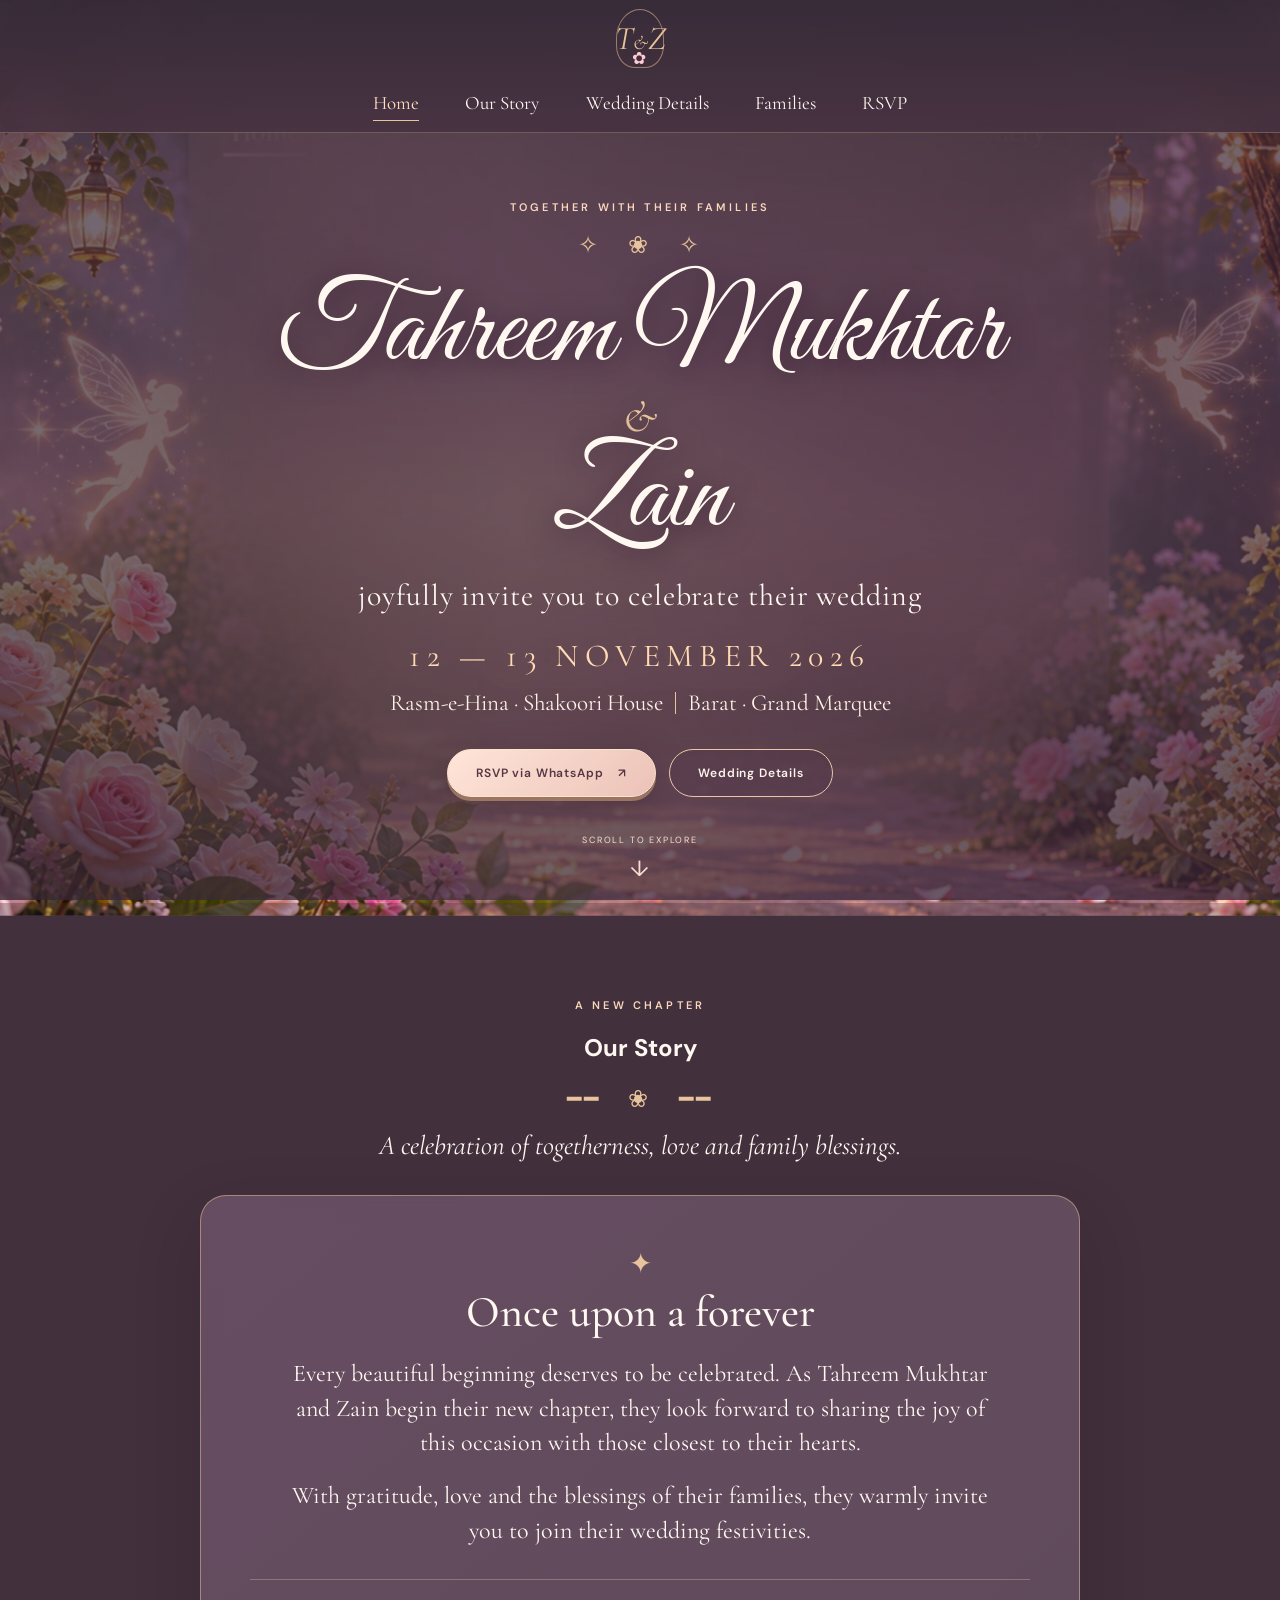
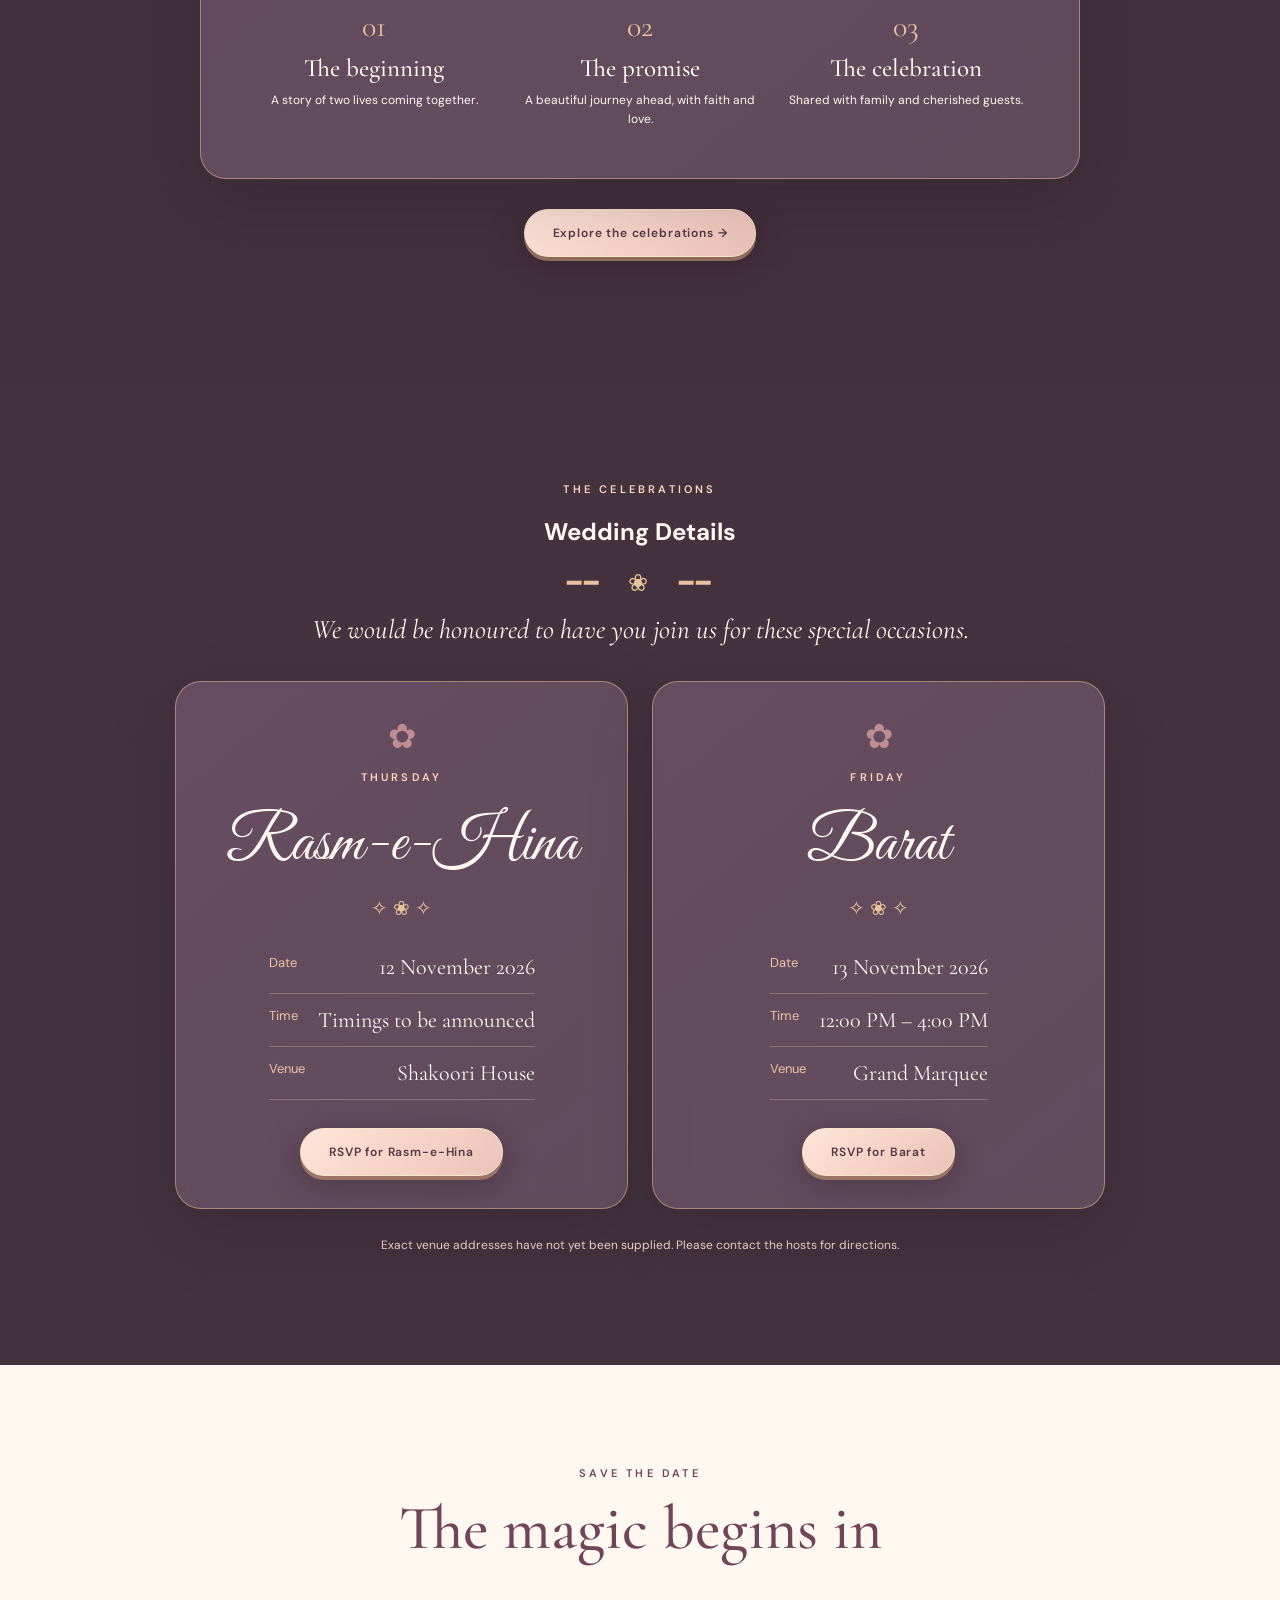
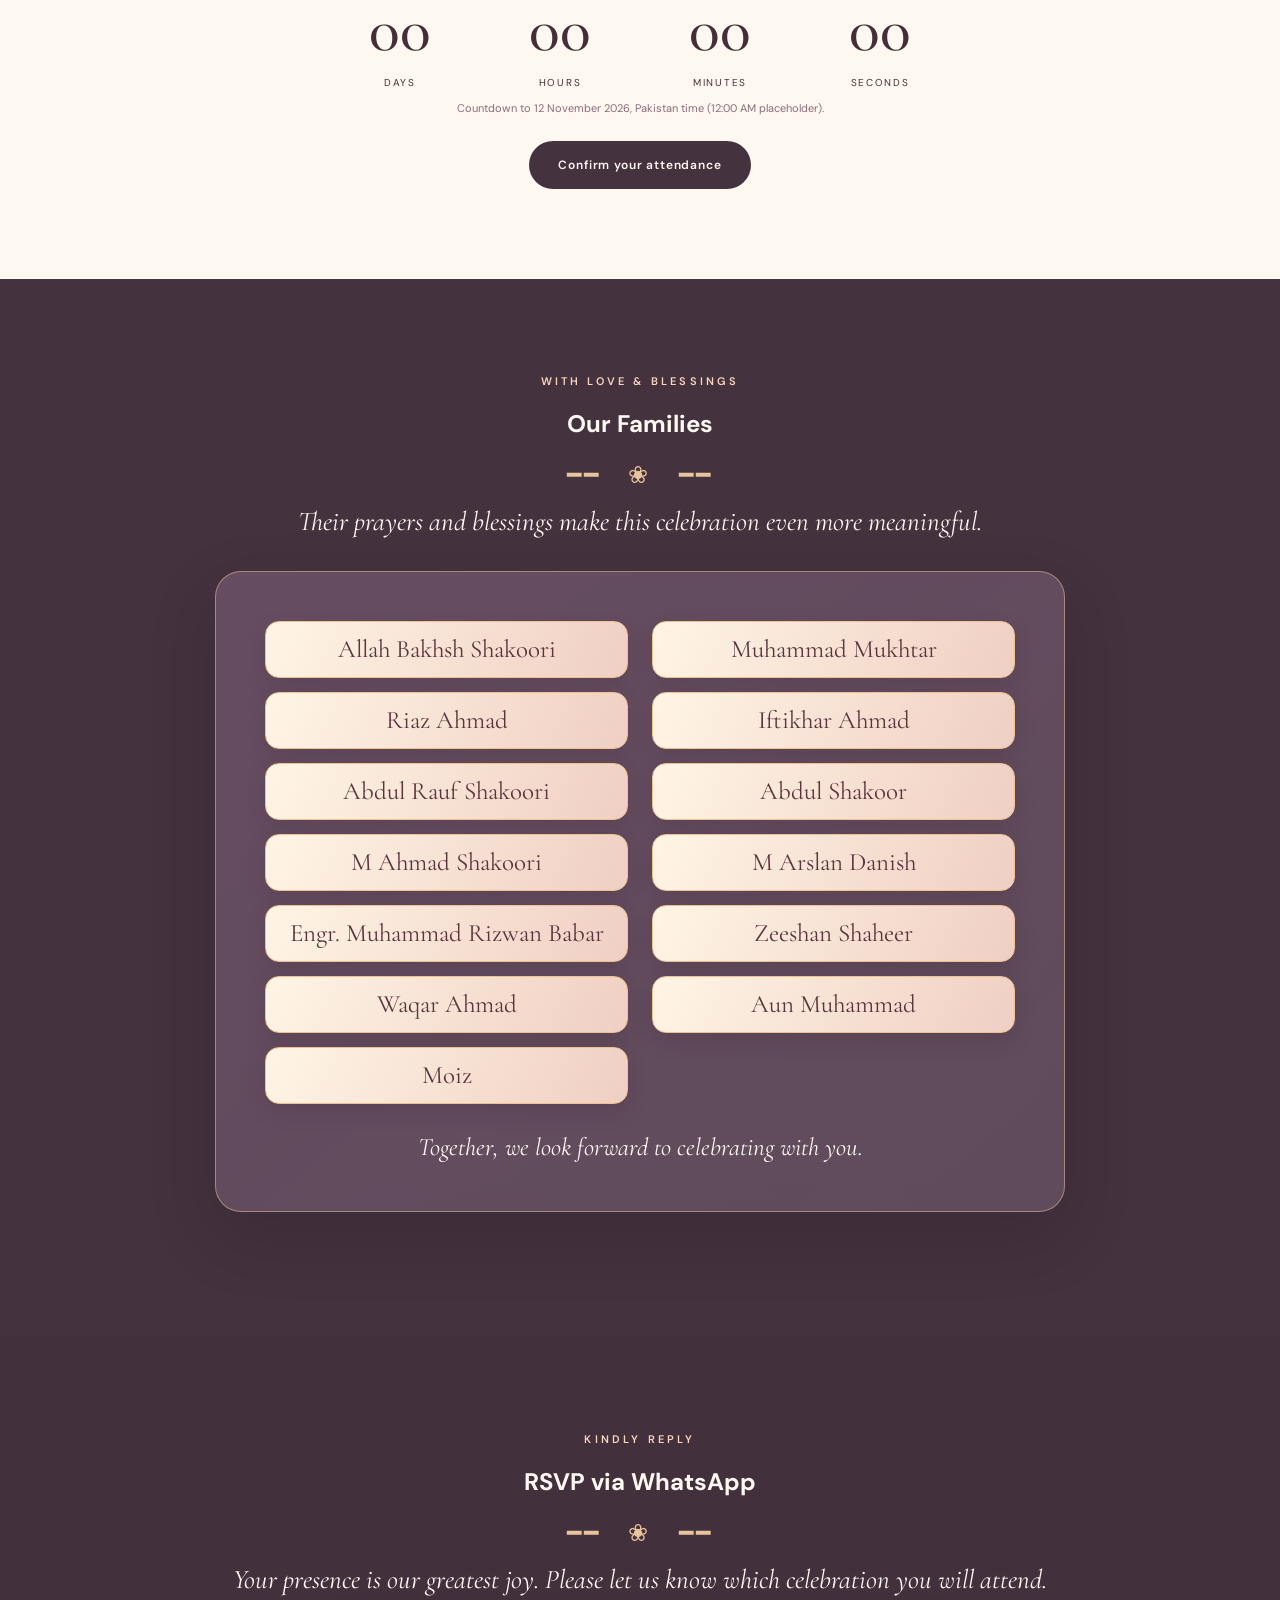
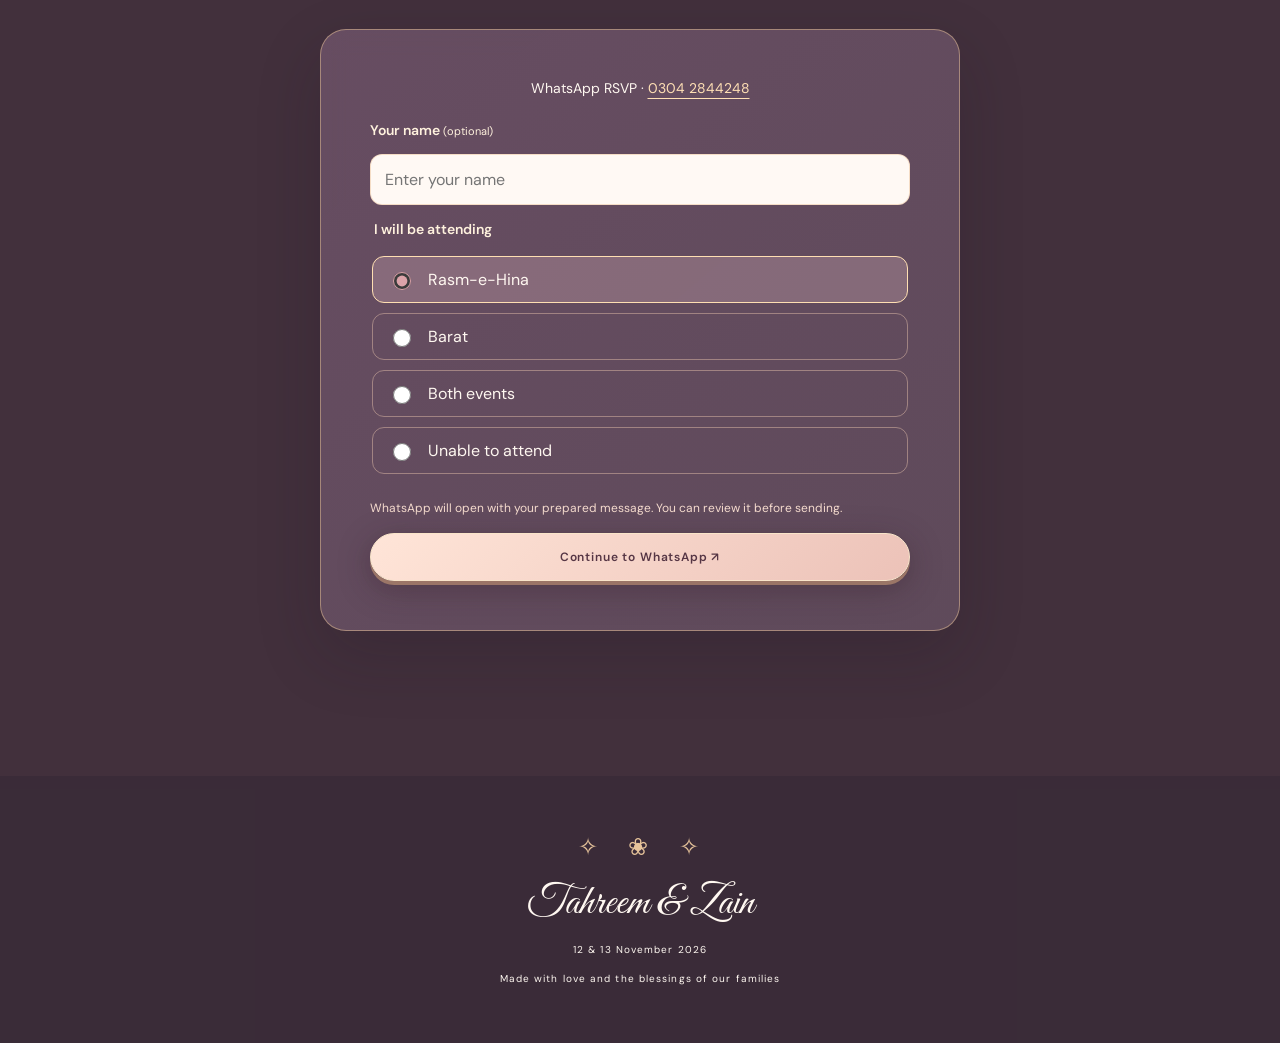
==== commit d1843b39: "Add Aun Muhammad and Moiz to wedding families" ====
--- a/index.html
+++ b/index.html
@@ -1,3 +1,208 @@
 <!DOCTYPE html>
-<html lang="en"><head><meta charset="utf-8"/><meta content="width=device-width, initial-scale=1" name="viewport"/><meta content="#493746" name="theme-color"/><meta content="Wedding invitation for Tahreem Mukhtar and Zain. Rasm-e-Hina: 12 November 2026, Shakoori House. Barat: 13 November 2026, 12 PM to 4 PM at Grand Marquee." name="description"/><meta content="Tahreem Mukhtar &amp; Zain | Wedding Celebrations" property="og:title"/><meta content="12–13 November 2026 · Rasm-e-Hina &amp; Barat" property="og:description"/><meta content="website" property="og:type"/><title>Tahreem Mukhtar &amp; Zain | Wedding Invitation</title><link href="https://fonts.googleapis.com" rel="preconnect"/><link crossorigin="" href="https://fonts.gstatic.com" rel="preconnect"/><link href="https://fonts.googleapis.com/css2?family=Cormorant+Garamond:wght@400;500;600&amp;family=DM+Sans:wght@400;500;600&amp;family=Great+Vibes&amp;display=swap" rel="stylesheet"/><link href="style.css" rel="stylesheet"/><script defer="" src="script.js"></script></head>
-<body class="home-page"><a class="skip-link" href="#main">Skip to invitation</a><div aria-hidden="true" class="garden-backdrop"></div><div aria-hidden="true" class="backdrop-wash"></div><div aria-hidden="true" class="petal-field"></div><header class="site-header"><a aria-label="Tahreem and Zain, go to homepage" class="brand" href="#home"><span class="brand-ring">T<span class="amp">&amp;</span>Z</span><span class="brand-rose">✿</span></a><button aria-controls="primary-nav" aria-expanded="false" aria-label="Open navigation" class="menu-toggle" type="button"><span></span><span></span><span></span></button><nav aria-label="Primary navigation" class="primary-nav" id="primary-nav"><a aria-current="location" class="current" href="#home">Home</a><a class="" href="#story">Our Story</a><a class="" href="#events">Wedding Details</a><a class="" href="#family">Families</a><a class="" href="#rsvp">RSVP</a></nav></header><main id="main"><section class="hero" id="home"><div class="hero-inner reveal"><p class="eyebrow">TOGETHER WITH THEIR FAMILIES</p><div aria-hidden="true" class="rose-divider">✧   ❀   ✧</div><h1 class="names"><span>Tahreem Mukhtar</span><em>&amp;</em><span>Zain</span></h1><p class="hero-line">joyfully invite you to celebrate their wedding</p><p class="hero-date">12 — 13 NOVEMBER 2026</p><div class="event-teaser"><span>Rasm-e-Hina · Shakoori House</span><i aria-hidden="true"></i><span>Barat · Grand Marquee</span></div><div class="hero-actions"><a class="btn btn-rose" href="#rsvp">RSVP via WhatsApp <span aria-hidden="true">↗</span></a><a class="btn btn-outline" href="#events">Wedding Details</a></div></div><a class="scroll-cue" href="#story">SCROLL TO EXPLORE <span aria-hidden="true">↓</span></a></section><section class="inner-hero scroll-panel" id="story"><div class="page-content"><div class="section-heading reveal"><p class="eyebrow">A NEW CHAPTER</p><h2>Our Story</h2><div aria-hidden="true" class="rose-divider">━━   ❀   ━━</div><p class="intro">A celebration of togetherness, love and family blessings.</p></div><article class="glass-panel story-panel reveal"><span aria-hidden="true" class="big-ornament">✦</span><h2>Once upon a forever</h2><p>Every beautiful beginning deserves to be celebrated. As Tahreem Mukhtar and Zain begin their new chapter, they look forward to sharing the joy of this occasion with those closest to their hearts.</p><p>With gratitude, love and the blessings of their families, they warmly invite you to join their wedding festivities.</p><div class="story-three"><div><span>01</span><strong>The beginning</strong><p>A story of two lives coming together.</p></div><div><span>02</span><strong>The promise</strong><p>A beautiful journey ahead, with faith and love.</p></div><div><span>03</span><strong>The celebration</strong><p>Shared with family and cherished guests.</p></div></div></article><div class="page-actions"><a class="btn btn-rose" href="#events">Explore the celebrations →</a></div></div></section><section class="inner-hero scroll-panel" id="events"><div class="page-content"><div class="section-heading reveal"><p class="eyebrow">THE CELEBRATIONS</p><h2>Wedding Details</h2><div aria-hidden="true" class="rose-divider">━━   ❀   ━━</div><p class="intro">We would be honoured to have you join us for these special occasions.</p></div><div class="event-grid inside"><article class="glass-panel event-detail reveal"><div class="card-flower">✿</div><p class="eyebrow">THURSDAY</p><h2>Rasm-e-Hina</h2><div class="event-rule">✧ ❀ ✧</div><dl><div><dt>Date</dt><dd>12 November 2026</dd></div><div><dt>Time</dt><dd>Timings to be announced</dd></div><div><dt>Venue</dt><dd>Shakoori House</dd></div></dl><a class="btn btn-rose" href="#rsvp">RSVP for Rasm-e-Hina</a></article><article class="glass-panel event-detail reveal"><div class="card-flower">✿</div><p class="eyebrow">FRIDAY</p><h2>Barat</h2><div class="event-rule">✧ ❀ ✧</div><dl><div><dt>Date</dt><dd>13 November 2026</dd></div><div><dt>Time</dt><dd>12:00 PM – 4:00 PM</dd></div><div><dt>Venue</dt><dd>Grand Marquee</dd></div></dl><a class="btn btn-rose" href="#rsvp">RSVP for Barat</a></article></div><p class="page-note">Exact venue addresses have not yet been supplied. Please contact the hosts for directions.</p></div></section><section class="content-section cream" id="countdown-section"><div class="narrow reveal"><p class="eyebrow dark">SAVE THE DATE</p><h2 class="display dark">The magic begins in</h2><div aria-label="Time remaining until Rasm-e-Hina" class="countdown" id="countdown" role="timer"><div><strong data-unit="days">—</strong><span>DAYS</span></div><div><strong data-unit="hours">—</strong><span>HOURS</span></div><div><strong data-unit="minutes">—</strong><span>MINUTES</span></div><div><strong data-unit="seconds">—</strong><span>SECONDS</span></div></div><p class="small-note">Countdown to 12 November 2026, Pakistan time (12:00 AM placeholder).</p><a class="btn btn-dark" href="#rsvp">Confirm your attendance</a></div></section><section class="inner-hero scroll-panel" id="family"><div class="page-content"><div class="section-heading reveal"><p class="eyebrow">WITH LOVE &amp; BLESSINGS</p><h2>Our Families</h2><div aria-hidden="true" class="rose-divider">━━   ❀   ━━</div><p class="intro">Their prayers and blessings make this celebration even more meaningful.</p></div><div class="glass-panel family-panel reveal"><div class="family-grid"><div class="family-name">Allah Bakhsh Shakoori</div><div class="family-name">Muhammad Mukhtar</div><div class="family-name">Riaz Ahmad</div><div class="family-name">Iftikhar Ahmad</div><div class="family-name">Abdul Rauf Shakoori</div><div class="family-name">Abdul Shakoor</div><div class="family-name">M Ahmad Shakoori</div><div class="family-name">M Arslan Danish</div><div class="family-name">Engr. Muhammad Rizwan Babar</div><div class="family-name">Zeeshan Shaheer</div></div><p class="family-footer">Together, we look forward to celebrating with you.</p></div></div></section><section class="inner-hero scroll-panel" id="rsvp"><div class="page-content"><div class="section-heading reveal"><p class="eyebrow">KINDLY REPLY</p><h2>RSVP via WhatsApp</h2><div aria-hidden="true" class="rose-divider">━━   ❀   ━━</div><p class="intro">Your presence is our greatest joy. Please let us know which celebration you will attend.</p></div><div class="glass-panel rsvp-panel reveal"><div class="rsvp-num">WhatsApp RSVP · <a href="https://wa.me/923042844248">0304 2844248</a></div><form id="rsvp-form"><label for="guest-name">Your name <span class="optional">(optional)</span></label><input autocomplete="name" id="guest-name" maxlength="100" name="guest-name" placeholder="Enter your name" type="text"/><fieldset><legend>I will be attending</legend><label class="choice"><input checked="" name="attendance" type="radio" value="Rasm-e-Hina on 12 November"/><span>Rasm-e-Hina</span></label><label class="choice"><input name="attendance" type="radio" value="Barat on 13 November, 12 PM – 4 PM"/><span>Barat</span></label><label class="choice"><input name="attendance" type="radio" value="both Rasm-e-Hina and Barat"/><span>Both events</span></label><label class="choice"><input name="attendance" type="radio" value="unable to attend"/><span>Unable to attend</span></label></fieldset><p class="form-caption">WhatsApp will open with your prepared message. You can review it before sending.</p><button class="btn btn-rose" type="submit">Continue to WhatsApp ↗</button></form></div></div></section></main><footer class="site-footer"><div aria-hidden="true" class="rose-divider">✧   ❀   ✧</div><p class="footer-sign">Tahreem &amp; Zain</p><p>12 &amp; 13 November 2026</p><p>Made with love and the blessings of our families</p></footer></body></html>+<html lang="en">
+<head>
+  <meta charset="utf-8"/>
+  <meta content="width=device-width, initial-scale=1" name="viewport"/>
+  <meta content="#493746" name="theme-color"/>
+  <meta content="Wedding invitation for Tahreem Mukhtar and Zain. Rasm-e-Hina: 12 November 2026, Shakoori House. Barat: 13 November 2026, 12 PM to 4 PM at Grand Marquee." name="description"/>
+  <meta content="Tahreem Mukhtar &amp; Zain | Wedding Celebrations" property="og:title"/>
+  <meta content="12–13 November 2026 · Rasm-e-Hina &amp; Barat" property="og:description"/>
+  <meta content="website" property="og:type"/>
+  <title>Tahreem Mukhtar &amp; Zain | Wedding Invitation</title>
+  
+  <link href="https://fonts.googleapis.com" rel="preconnect"/>
+  <link crossorigin="" href="https://fonts.gstatic.com" rel="preconnect"/>
+  <link href="https://fonts.googleapis.com/css2?family=Cormorant+Garamond:wght@400;500;600&amp;family=DM+Sans:wght@400;500;600&amp;family=Great+Vibes&amp;display=swap" rel="stylesheet"/>
+  <link href="style.css" rel="stylesheet"/>
+  <script defer="" src="script.js"></script>
+</head>
+<body class="home-page">
+  <a class="skip-link" href="#main">Skip to invitation</a>
+  
+  <div aria-hidden="true" class="garden-backdrop"></div>
+  <div aria-hidden="true" class="backdrop-wash"></div>
+  <div aria-hidden="true" class="petal-field"></div>
+  
+  <header class="site-header">
+    <a aria-label="Tahreem and Zain, go to homepage" class="brand" href="#home">
+      <span class="brand-ring">T<span class="amp">&amp;</span>Z</span>
+      <span class="brand-rose">✿</span>
+    </a>
+    <button aria-controls="primary-nav" aria-expanded="false" aria-label="Open navigation" class="menu-toggle" type="button">
+      <span></span><span></span><span></span>
+    </button>
+    <nav aria-label="Primary navigation" class="primary-nav" id="primary-nav">
+      <a aria-current="location" class="current" href="#home">Home</a>
+      <a class="" href="#story">Our Story</a>
+      <a class="" href="#events">Wedding Details</a>
+      <a class="" href="#family">Families</a>
+      <a class="" href="#rsvp">RSVP</a>
+    </nav>
+  </header>
+
+  <main id="main" tabindex="-1">
+    <section class="hero" id="home">
+      <div class="hero-inner reveal">
+        <p class="eyebrow">TOGETHER WITH THEIR FAMILIES</p>
+        <div aria-hidden="true" class="rose-divider">✧ &nbsp; ❀ &nbsp; ✧</div>
+        <h1 class="names"><span>Tahreem Mukhtar</span><em>&amp;</em><span>Zain</span></h1>
+        <p class="hero-line">joyfully invite you to celebrate their wedding</p>
+        <p class="hero-date">12 — 13 NOVEMBER 2026</p>
+        <div class="event-teaser">
+          <span>Rasm-e-Hina · Shakoori House</span>
+          <i aria-hidden="true"></i>
+          <span>Barat · Grand Marquee</span>
+        </div>
+        <div class="hero-actions">
+          <a class="btn btn-rose" href="#rsvp">RSVP via WhatsApp <span aria-hidden="true">↗</span></a>
+          <a class="btn btn-outline" href="#events">Wedding Details</a>
+        </div>
+      </div>
+      <a class="scroll-cue" href="#story">SCROLL TO EXPLORE <span aria-hidden="true">↓</span></a>
+    </section>
+
+    <section class="inner-hero scroll-panel" id="story">
+      <div class="page-content">
+        <div class="section-heading reveal">
+          <p class="eyebrow">A NEW CHAPTER</p>
+          <h2>Our Story</h2>
+          <div aria-hidden="true" class="rose-divider">━━ &nbsp; ❀ &nbsp; ━━</div>
+          <p class="intro">A celebration of togetherness, love and family blessings.</p>
+        </div>
+        <article class="glass-panel story-panel reveal">
+          <span aria-hidden="true" class="big-ornament">✦</span>
+          <h2>Once upon a forever</h2>
+          <p>Every beautiful beginning deserves to be celebrated. As Tahreem Mukhtar and Zain begin their new chapter, they look forward to sharing the joy of this occasion with those closest to their hearts.</p>
+          <p>With gratitude, love and the blessings of their families, they warmly invite you to join their wedding festivities.</p>
+          <div class="story-three">
+            <div><span>01</span><strong>The beginning</strong><p>A story of two lives coming together.</p></div>
+            <div><span>02</span><strong>The promise</strong><p>A beautiful journey ahead, with faith and love.</p></div>
+            <div><span>03</span><strong>The celebration</strong><p>Shared with family and cherished guests.</p></div>
+          </div>
+        </article>
+        <div class="page-actions">
+          <a class="btn btn-rose" href="#events">Explore the celebrations →</a>
+        </div>
+      </div>
+    </section>
+
+    <section class="inner-hero scroll-panel" id="events">
+      <div class="page-content">
+        <div class="section-heading reveal">
+          <p class="eyebrow">THE CELEBRATIONS</p>
+          <h2>Wedding Details</h2>
+          <div aria-hidden="true" class="rose-divider">━━ &nbsp; ❀ &nbsp; ━━</div>
+          <p class="intro">We would be honoured to have you join us for these special occasions.</p>
+        </div>
+        <div class="event-grid inside">
+          <article class="glass-panel event-detail reveal">
+            <div class="card-flower">✿</div>
+            <p class="eyebrow">THURSDAY</p>
+            <h2>Rasm-e-Hina</h2>
+            <div class="event-rule">✧ ❀ ✧</div>
+            <dl>
+              <div><dt>Date</dt><dd>12 November 2026</dd></div>
+              <div><dt>Time</dt><dd>Timings to be announced</dd></div>
+              <div><dt>Venue</dt><dd>Shakoori House</dd></div>
+            </dl>
+            <a class="btn btn-rose" href="#rsvp">RSVP for Rasm-e-Hina</a>
+          </article>
+          <article class="glass-panel event-detail reveal">
+            <div class="card-flower">✿</div>
+            <p class="eyebrow">FRIDAY</p>
+            <h2>Barat</h2>
+            <div class="event-rule">✧ ❀ ✧</div>
+            <dl>
+              <div><dt>Date</dt><dd>13 November 2026</dd></div>
+              <div><dt>Time</dt><dd>12:00 PM – 4:00 PM</dd></div>
+              <div><dt>Venue</dt><dd>Grand Marquee</dd></div>
+            </dl>
+            <a class="btn btn-rose" href="#rsvp">RSVP for Barat</a>
+          </article>
+        </div>
+        <p class="page-note">Exact venue addresses have not yet been supplied. Please contact the hosts for directions.</p>
+      </div>
+    </section>
+
+    <section class="content-section cream" id="countdown-section">
+      <div class="narrow reveal">
+        <p class="eyebrow dark">SAVE THE DATE</p>
+        <h2 class="display dark">The magic begins in</h2>
+        <div aria-label="Time remaining until Rasm-e-Hina" class="countdown" id="countdown" role="timer">
+          <div><strong data-unit="days">—</strong><span>DAYS</span></div>
+          <div><strong data-unit="hours">—</strong><span>HOURS</span></div>
+          <div><strong data-unit="minutes">—</strong><span>MINUTES</span></div>
+          <div><strong data-unit="seconds">—</strong><span>SECONDS</span></div>
+        </div>
+        <p class="small-note">Countdown to 12 November 2026, Pakistan time (12:00 AM placeholder).</p>
+        <a class="btn btn-dark" href="#rsvp">Confirm your attendance</a>
+      </div>
+    </section>
+
+    <section class="inner-hero scroll-panel" id="family">
+      <div class="page-content">
+        <div class="section-heading reveal">
+          <p class="eyebrow">WITH LOVE &amp; BLESSINGS</p>
+          <h2>Our Families</h2>
+          <div aria-hidden="true" class="rose-divider">━━ &nbsp; ❀ &nbsp; ━━</div>
+          <p class="intro">Their prayers and blessings make this celebration even more meaningful.</p>
+        </div>
+        <div class="glass-panel family-panel reveal">
+          <div class="family-grid">
+            <div class="family-name">Allah Bakhsh Shakoori</div>
+            <div class="family-name">Muhammad Mukhtar</div>
+            <div class="family-name">Riaz Ahmad</div>
+            <div class="family-name">Iftikhar Ahmad</div>
+            <div class="family-name">Abdul Rauf Shakoori</div>
+            <div class="family-name">Abdul Shakoor</div>
+            <div class="family-name">M Ahmad Shakoori</div>
+            <div class="family-name">M Arslan Danish</div>
+            <div class="family-name">Engr. Muhammad Rizwan Babar</div>
+            <div class="family-name">Zeeshan Shaheer</div>
+            <div class="family-name">Waqar Ahmad</div>
+            <div class="family-name">Aun Muhammad</div>
+            <div class="family-name">Moiz</div>
+          </div>
+          <p class="family-footer">Together, we look forward to celebrating with you.</p>
+        </div>
+      </div>
+    </section>
+
+    <section class="inner-hero scroll-panel" id="rsvp">
+      <div class="page-content">
+        <div class="section-heading reveal">
+          <p class="eyebrow">KINDLY REPLY</p>
+          <h2>RSVP via WhatsApp</h2>
+          <div aria-hidden="true" class="rose-divider">━━ &nbsp; ❀ &nbsp; ━━</div>
+          <p class="intro">Your presence is our greatest joy. Please let us know which celebration you will attend.</p>
+        </div>
+        <div class="glass-panel rsvp-panel reveal">
+          <div class="rsvp-num">WhatsApp RSVP · <a href="https://wa.me/923042844248" target="_blank" rel="noopener noreferrer">0304 2844248</a></div>
+          <form id="rsvp-form">
+            <label for="guest-name">Your name <span class="optional">(optional)</span></label>
+            <input autocomplete="name" id="guest-name" maxlength="100" name="guest-name" placeholder="Enter your name" type="text"/>
+            
+            <fieldset>
+              <legend>I will be attending</legend>
+              <label class="choice"><input checked="" name="attendance" type="radio" value="Rasm-e-Hina on 12 November"/><span>Rasm-e-Hina</span></label>
+              <label class="choice"><input name="attendance" type="radio" value="Barat on 13 November, 12 PM – 4 PM"/><span>Barat</span></label>
+              <label class="choice"><input name="attendance" type="radio" value="both Rasm-e-Hina and Barat"/><span>Both events</span></label>
+              <label class="choice"><input name="attendance" type="radio" value="unable to attend"/><span>Unable to attend</span></label>
+            </fieldset>
+            
+            <p class="form-caption">WhatsApp will open with your prepared message. You can review it before sending.</p>
+            <button class="btn btn-rose" type="submit">Continue to WhatsApp ↗</button>
+          </form>
+        </div>
+      </div>
+    </section>
+  </main>
+
+  <footer class="site-footer">
+    <div aria-hidden="true" class="rose-divider">✧ &nbsp; ❀ &nbsp; ✧</div>
+    <p class="footer-sign">Tahreem &amp; Zain</p>
+    <p>12 &amp; 13 November 2026</p>
+    <p>Made with love and the blessings of our families</p>
+  </footer>
+</body>
+</html>
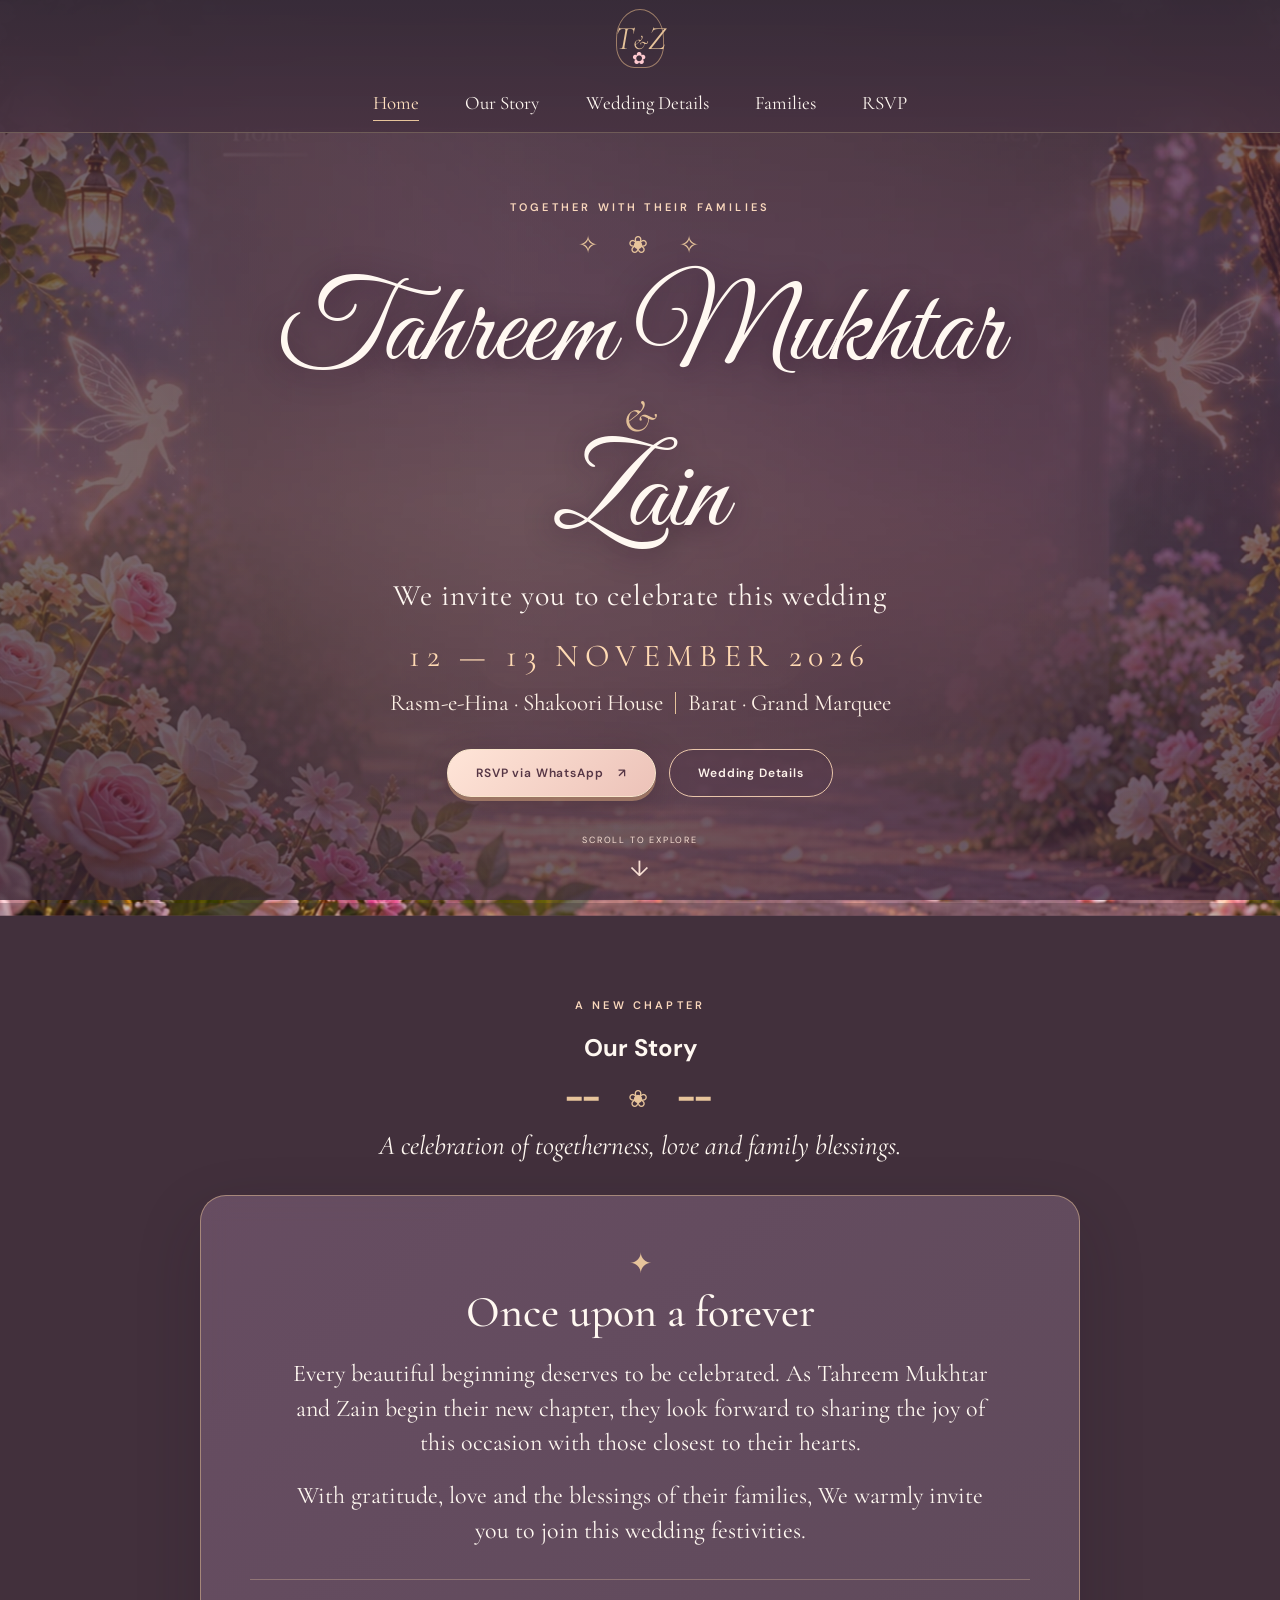
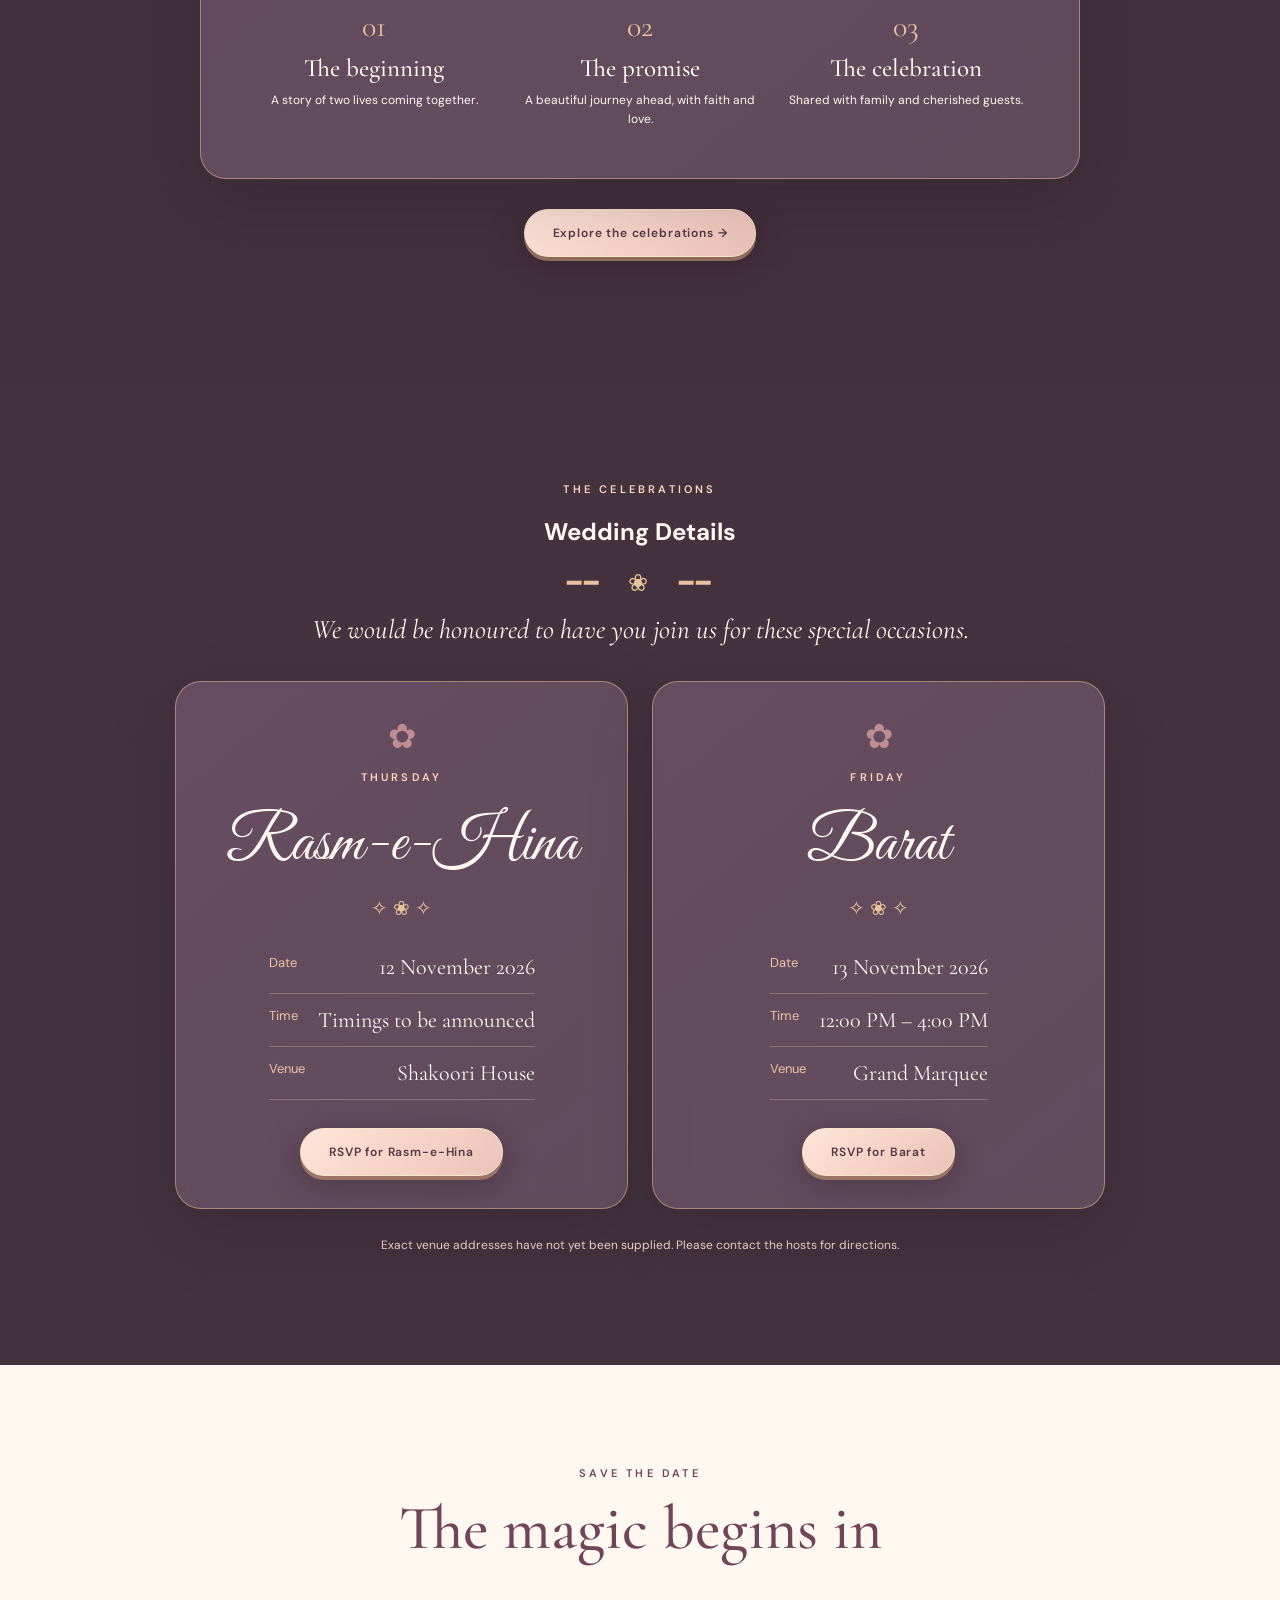
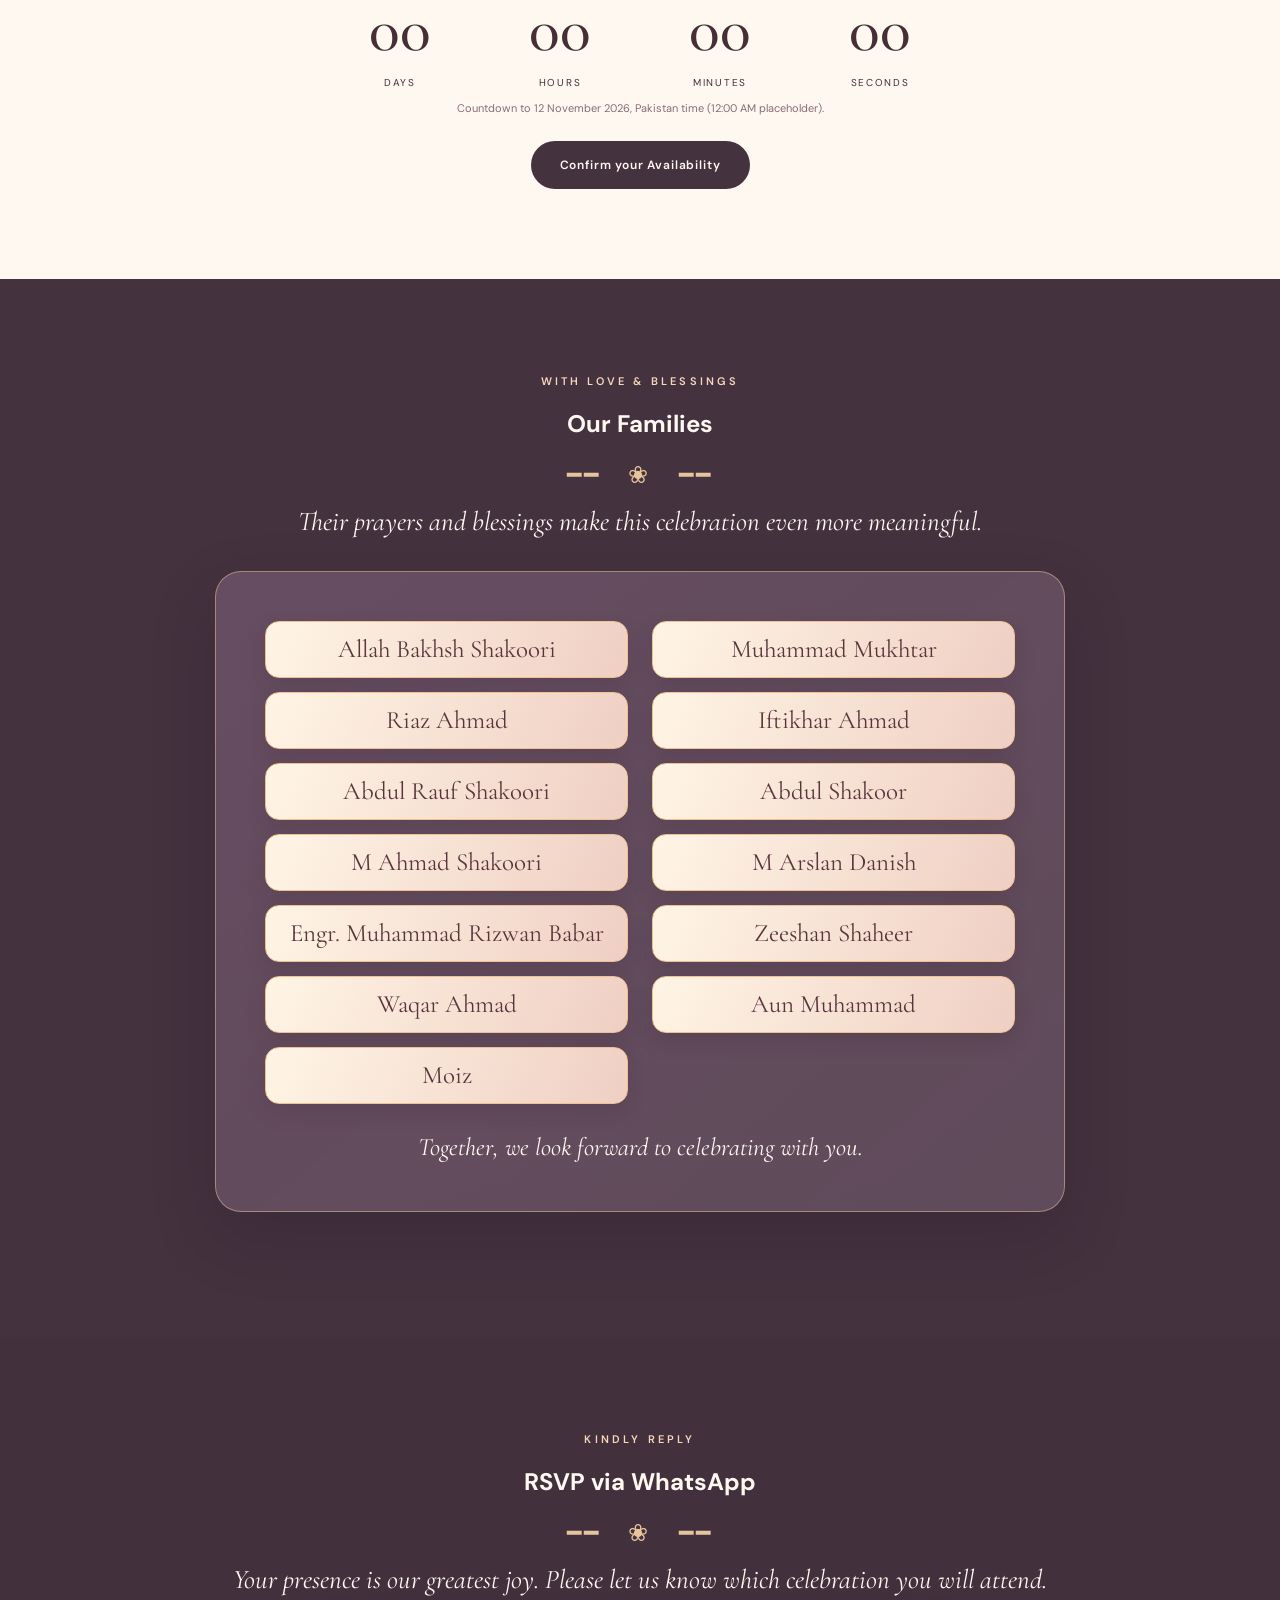
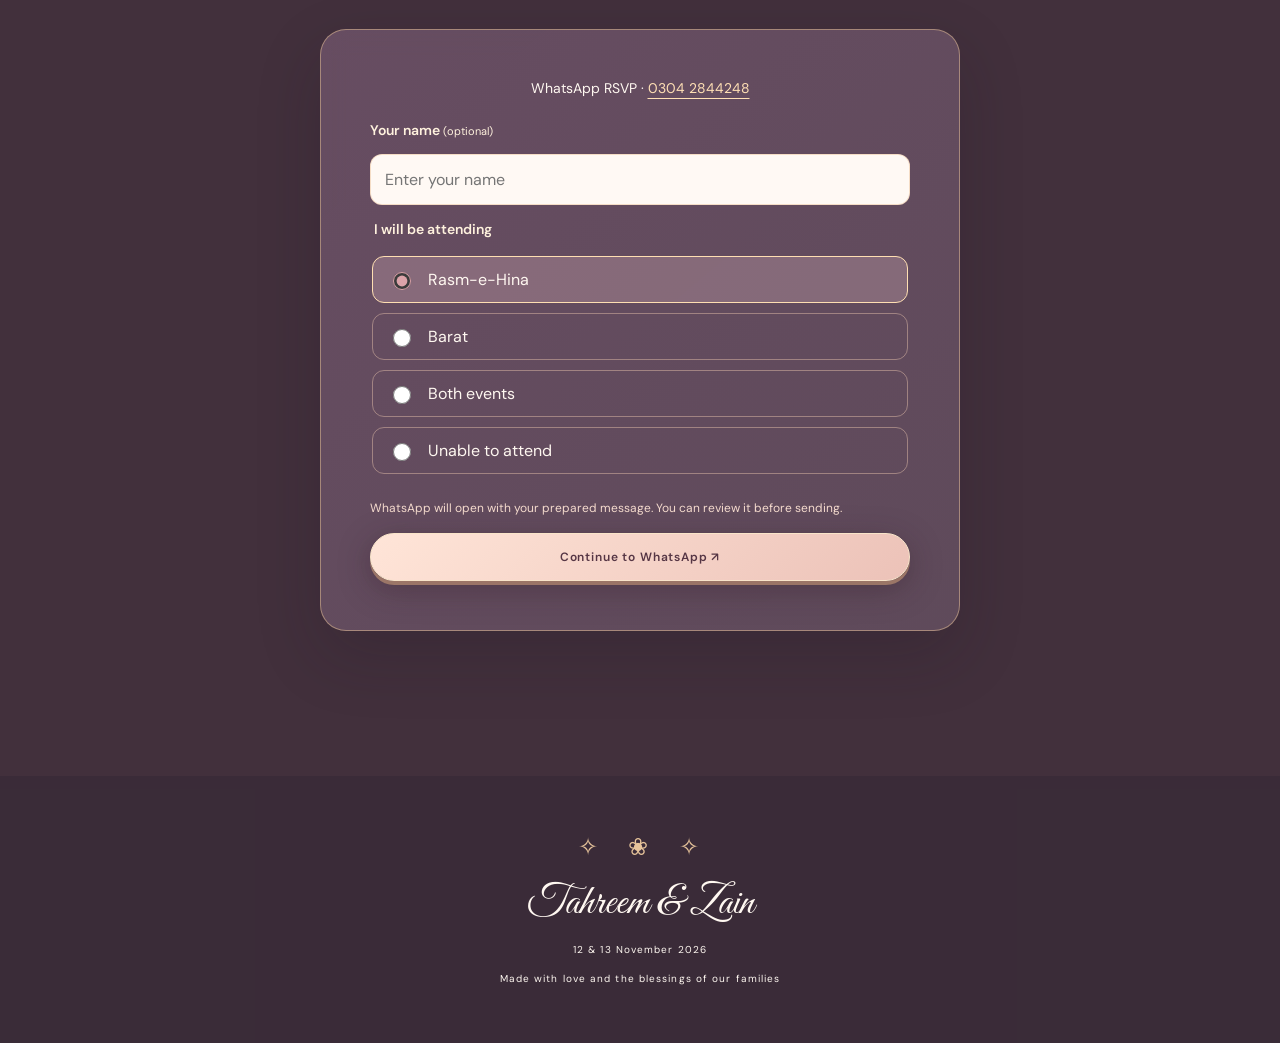
==== commit dfe41b01: "Updated website details" ====
--- a/index.html
+++ b/index.html
@@ -46,7 +46,7 @@
         <p class="eyebrow">TOGETHER WITH THEIR FAMILIES</p>
         <div aria-hidden="true" class="rose-divider">✧ &nbsp; ❀ &nbsp; ✧</div>
         <h1 class="names"><span>Tahreem Mukhtar</span><em>&amp;</em><span>Zain</span></h1>
-        <p class="hero-line">joyfully invite you to celebrate their wedding</p>
+        <p class="hero-line">We invite you to celebrate this wedding</p>
         <p class="hero-date">12 — 13 NOVEMBER 2026</p>
         <div class="event-teaser">
           <span>Rasm-e-Hina · Shakoori House</span>
@@ -73,7 +73,7 @@
           <span aria-hidden="true" class="big-ornament">✦</span>
           <h2>Once upon a forever</h2>
           <p>Every beautiful beginning deserves to be celebrated. As Tahreem Mukhtar and Zain begin their new chapter, they look forward to sharing the joy of this occasion with those closest to their hearts.</p>
-          <p>With gratitude, love and the blessings of their families, they warmly invite you to join their wedding festivities.</p>
+          <p>With gratitude, love and the blessings of their families, We warmly invite you to join this wedding festivities.</p>
           <div class="story-three">
             <div><span>01</span><strong>The beginning</strong><p>A story of two lives coming together.</p></div>
             <div><span>02</span><strong>The promise</strong><p>A beautiful journey ahead, with faith and love.</p></div>
@@ -135,7 +135,7 @@
           <div><strong data-unit="seconds">—</strong><span>SECONDS</span></div>
         </div>
         <p class="small-note">Countdown to 12 November 2026, Pakistan time (12:00 AM placeholder).</p>
-        <a class="btn btn-dark" href="#rsvp">Confirm your attendance</a>
+        <a class="btn btn-dark" href="#rsvp">Confirm your Availability</a>
       </div>
     </section>
 
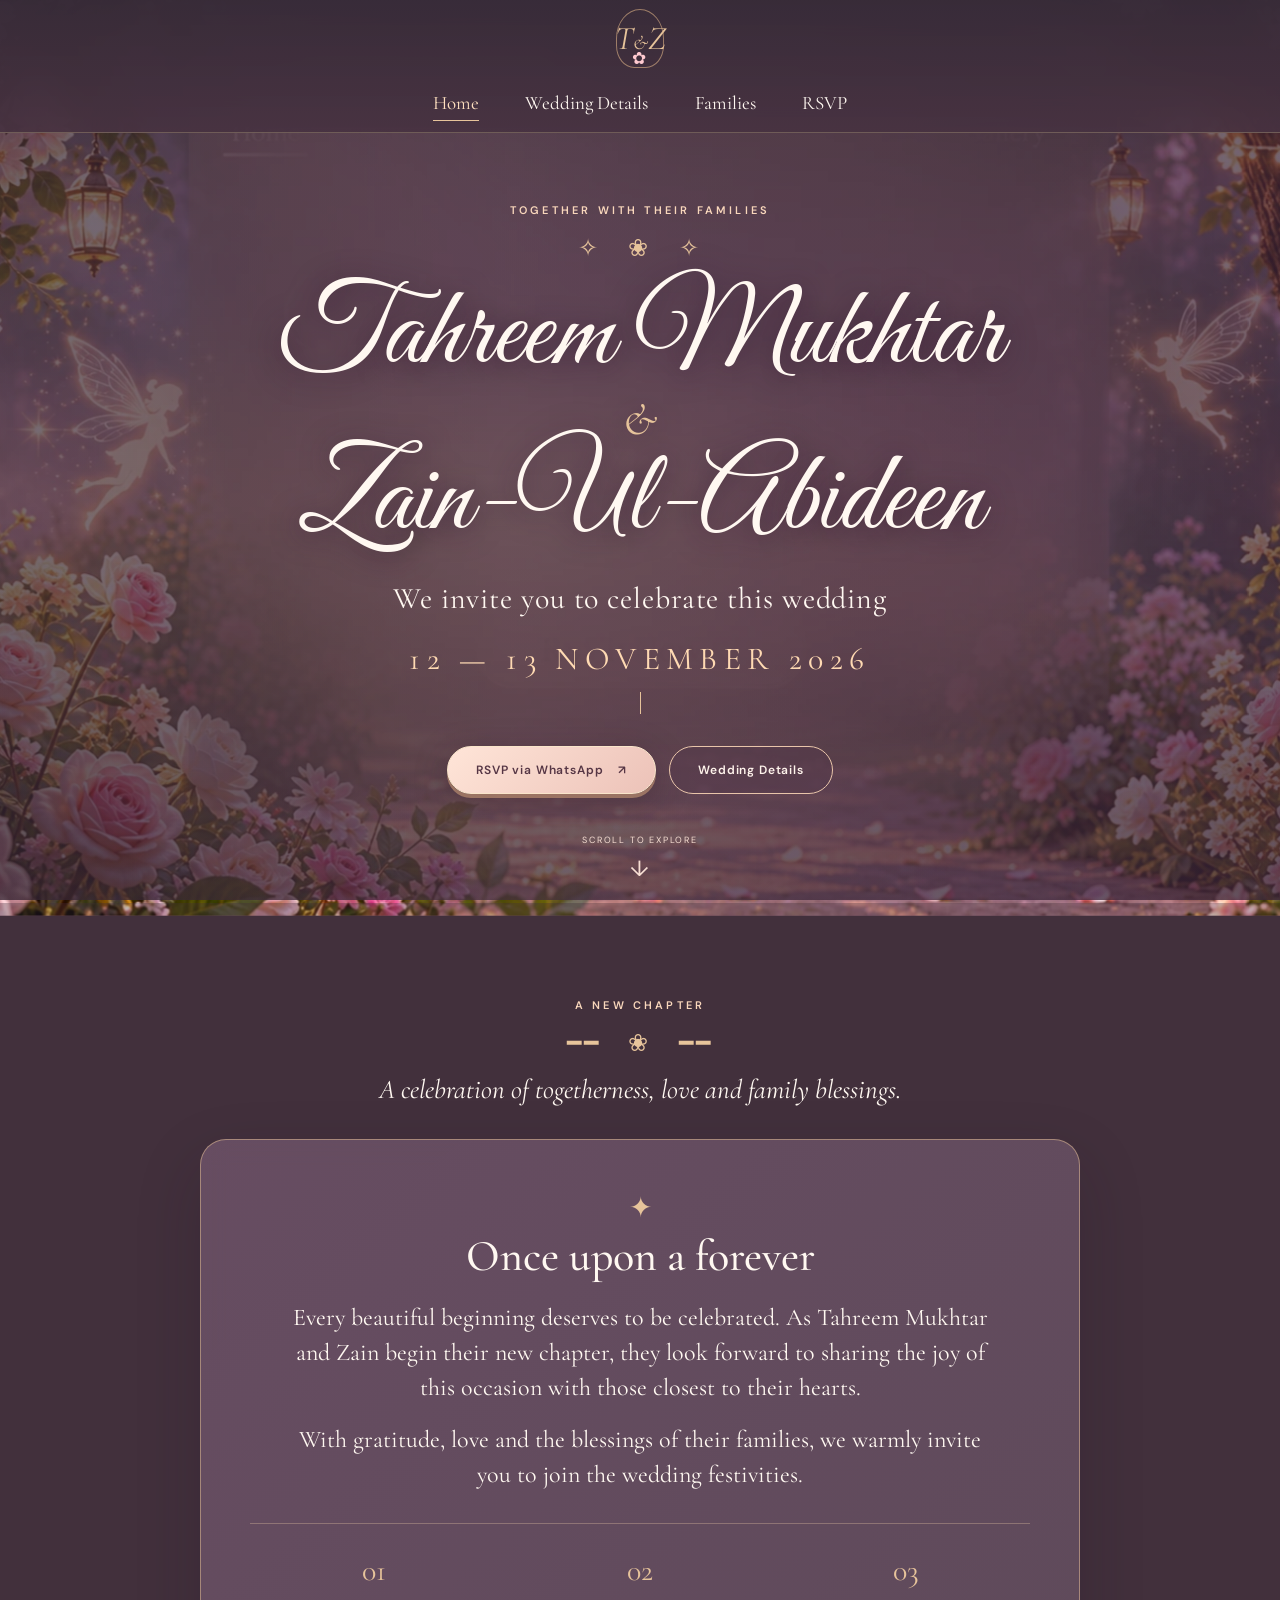
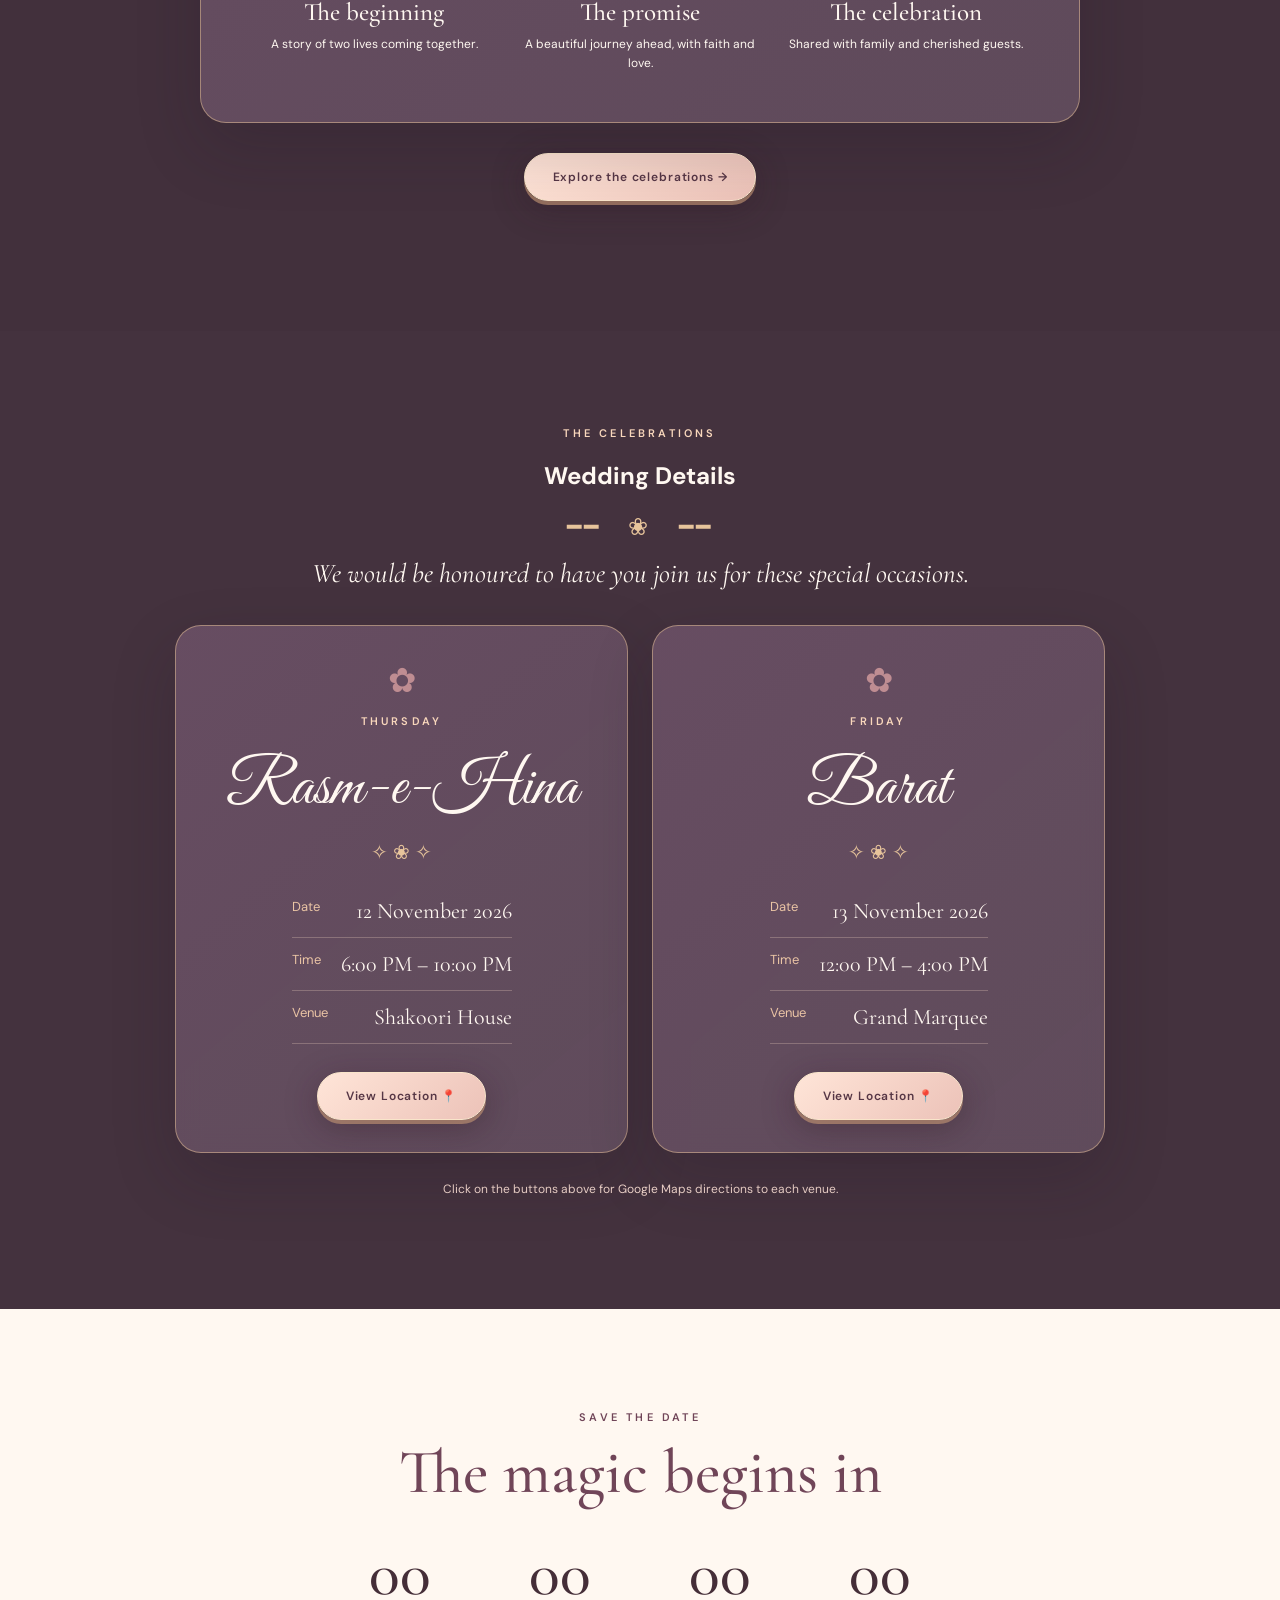
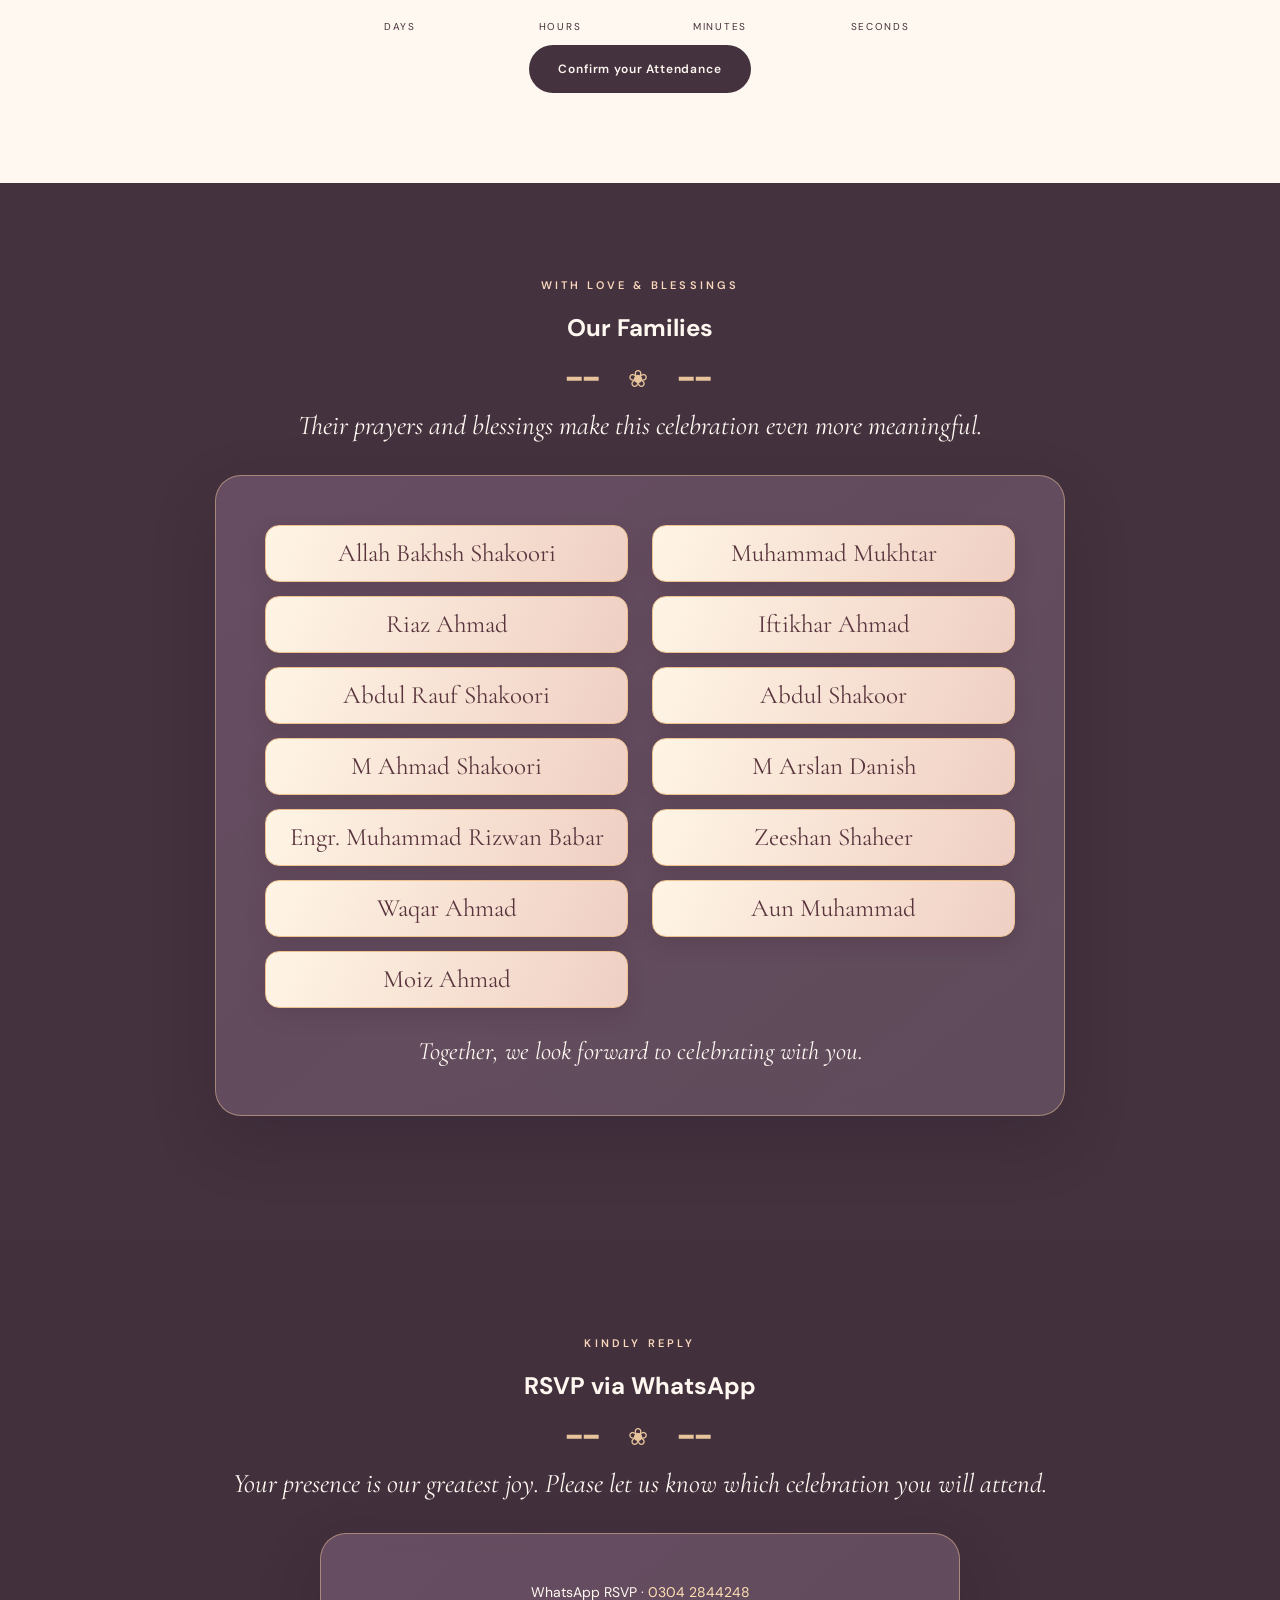
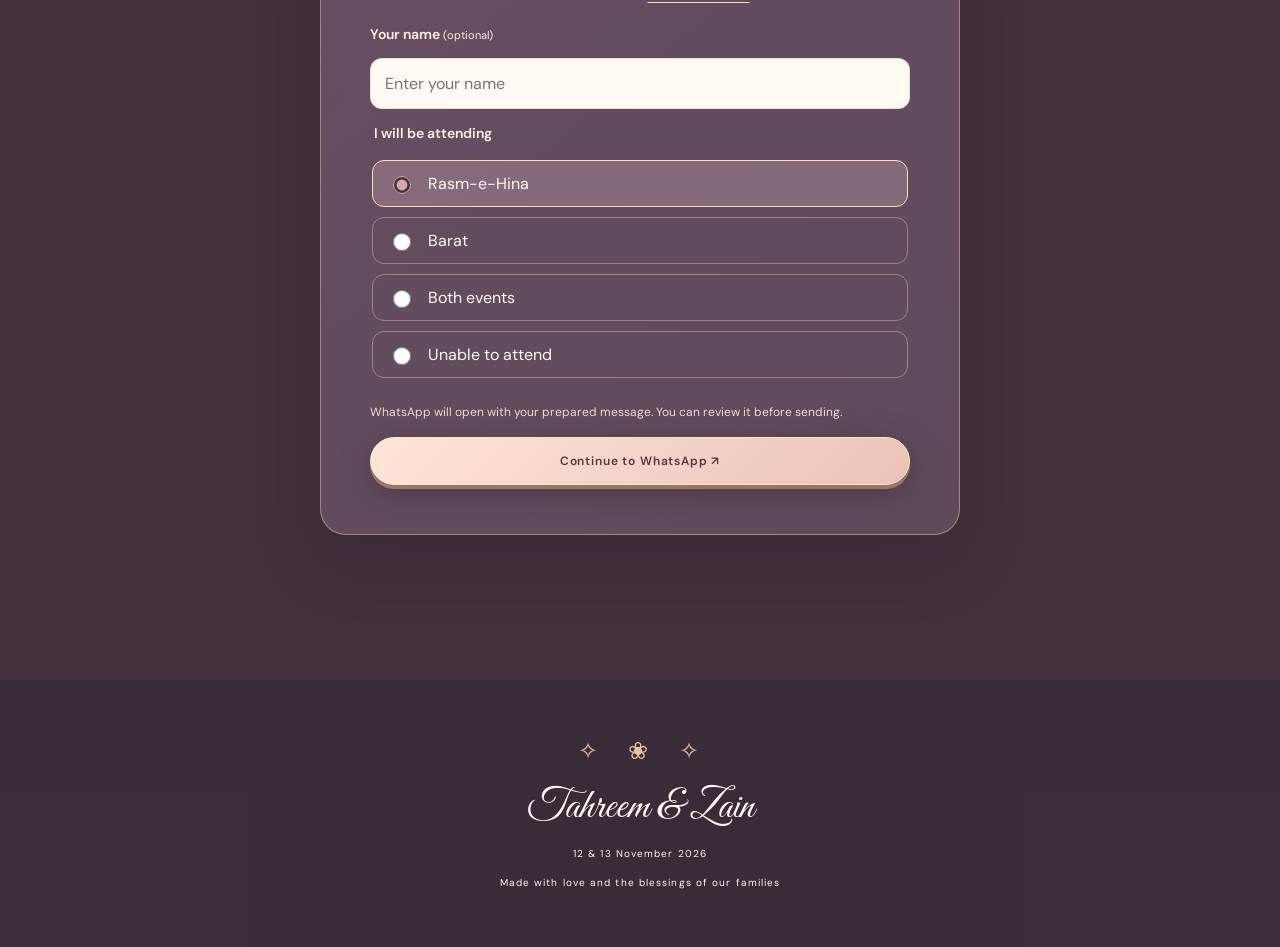
==== commit bb0a76ab: "Finalized the text." ====
--- a/index.html
+++ b/index.html
@@ -4,7 +4,7 @@
   <meta charset="utf-8"/>
   <meta content="width=device-width, initial-scale=1" name="viewport"/>
   <meta content="#493746" name="theme-color"/>
-  <meta content="Wedding invitation for Tahreem Mukhtar and Zain. Rasm-e-Hina: 12 November 2026, Shakoori House. Barat: 13 November 2026, 12 PM to 4 PM at Grand Marquee." name="description"/>
+  <meta content="Wedding invitation for Tahreem Mukhtar and Zain-Ul-Abideen. Rasm-e-Hina: 12 November 2026, Shakoori House. Barat: 13 November 2026, 12 PM to 4 PM at Grand Marquee." name="description"/>
   <meta content="Tahreem Mukhtar &amp; Zain | Wedding Celebrations" property="og:title"/>
   <meta content="12–13 November 2026 · Rasm-e-Hina &amp; Barat" property="og:description"/>
   <meta content="website" property="og:type"/>
@@ -24,7 +24,7 @@
   <div aria-hidden="true" class="petal-field"></div>
   
   <header class="site-header">
-    <a aria-label="Tahreem and Zain, go to homepage" class="brand" href="#home">
+    <a aria-label="Tahreem and Zain-Ul-Abideen, go to homepage" class="brand" href="#home">
       <span class="brand-ring">T<span class="amp">&amp;</span>Z</span>
       <span class="brand-rose">✿</span>
     </a>
@@ -33,10 +33,9 @@
     </button>
     <nav aria-label="Primary navigation" class="primary-nav" id="primary-nav">
       <a aria-current="location" class="current" href="#home">Home</a>
-      <a class="" href="#story">Our Story</a>
-      <a class="" href="#events">Wedding Details</a>
-      <a class="" href="#family">Families</a>
-      <a class="" href="#rsvp">RSVP</a>
+      <a href="#events">Wedding Details</a>
+      <a href="#family">Families</a>
+      <a href="#rsvp">RSVP</a>
     </nav>
   </header>
 
@@ -45,13 +44,11 @@
       <div class="hero-inner reveal">
         <p class="eyebrow">TOGETHER WITH THEIR FAMILIES</p>
         <div aria-hidden="true" class="rose-divider">✧ &nbsp; ❀ &nbsp; ✧</div>
-        <h1 class="names"><span>Tahreem Mukhtar</span><em>&amp;</em><span>Zain</span></h1>
+        <h1 class="names"><span>Tahreem Mukhtar</span><em>&amp;</em><span>Zain-Ul-Abideen</span></h1>
         <p class="hero-line">We invite you to celebrate this wedding</p>
         <p class="hero-date">12 — 13 NOVEMBER 2026</p>
         <div class="event-teaser">
-          <span>Rasm-e-Hina · Shakoori House</span>
           <i aria-hidden="true"></i>
-          <span>Barat · Grand Marquee</span>
         </div>
         <div class="hero-actions">
           <a class="btn btn-rose" href="#rsvp">RSVP via WhatsApp <span aria-hidden="true">↗</span></a>
@@ -65,7 +62,6 @@
       <div class="page-content">
         <div class="section-heading reveal">
           <p class="eyebrow">A NEW CHAPTER</p>
-          <h2>Our Story</h2>
           <div aria-hidden="true" class="rose-divider">━━ &nbsp; ❀ &nbsp; ━━</div>
           <p class="intro">A celebration of togetherness, love and family blessings.</p>
         </div>
@@ -73,7 +69,7 @@
           <span aria-hidden="true" class="big-ornament">✦</span>
           <h2>Once upon a forever</h2>
           <p>Every beautiful beginning deserves to be celebrated. As Tahreem Mukhtar and Zain begin their new chapter, they look forward to sharing the joy of this occasion with those closest to their hearts.</p>
-          <p>With gratitude, love and the blessings of their families, We warmly invite you to join this wedding festivities.</p>
+          <p>With gratitude, love and the blessings of their families, we warmly invite you to join the wedding festivities.</p>
           <div class="story-three">
             <div><span>01</span><strong>The beginning</strong><p>A story of two lives coming together.</p></div>
             <div><span>02</span><strong>The promise</strong><p>A beautiful journey ahead, with faith and love.</p></div>
@@ -102,10 +98,10 @@
             <div class="event-rule">✧ ❀ ✧</div>
             <dl>
               <div><dt>Date</dt><dd>12 November 2026</dd></div>
-              <div><dt>Time</dt><dd>Timings to be announced</dd></div>
+              <div><dt>Time</dt><dd>6:00 PM – 10:00 PM</dd></div>
               <div><dt>Venue</dt><dd>Shakoori House</dd></div>
             </dl>
-            <a class="btn btn-rose" href="#rsvp">RSVP for Rasm-e-Hina</a>
+            <a class="btn btn-rose" href="https://maps.app.goo.gl/CUj7BxLooeAAZ4Rr7" target="_blank" rel="noopener noreferrer">View Location 📍</a>
           </article>
           <article class="glass-panel event-detail reveal">
             <div class="card-flower">✿</div>
@@ -117,10 +113,10 @@
               <div><dt>Time</dt><dd>12:00 PM – 4:00 PM</dd></div>
               <div><dt>Venue</dt><dd>Grand Marquee</dd></div>
             </dl>
-            <a class="btn btn-rose" href="#rsvp">RSVP for Barat</a>
+            <a class="btn btn-rose" href="https://maps.app.goo.gl/h1huPRLEYi4E2sZJ7" target="_blank" rel="noopener noreferrer">View Location 📍</a>
           </article>
         </div>
-        <p class="page-note">Exact venue addresses have not yet been supplied. Please contact the hosts for directions.</p>
+        <p class="page-note">Click on the buttons above for Google Maps directions to each venue.</p>
       </div>
     </section>
 
@@ -134,8 +130,7 @@
           <div><strong data-unit="minutes">—</strong><span>MINUTES</span></div>
           <div><strong data-unit="seconds">—</strong><span>SECONDS</span></div>
         </div>
-        <p class="small-note">Countdown to 12 November 2026, Pakistan time (12:00 AM placeholder).</p>
-        <a class="btn btn-dark" href="#rsvp">Confirm your Availability</a>
+        <a class="btn btn-dark" href="#rsvp">Confirm your Attendance</a>
       </div>
     </section>
 
@@ -161,7 +156,7 @@
             <div class="family-name">Zeeshan Shaheer</div>
             <div class="family-name">Waqar Ahmad</div>
             <div class="family-name">Aun Muhammad</div>
-            <div class="family-name">Moiz</div>
+            <div class="family-name">Moiz Ahmad</div>
           </div>
           <p class="family-footer">Together, we look forward to celebrating with you.</p>
         </div>
